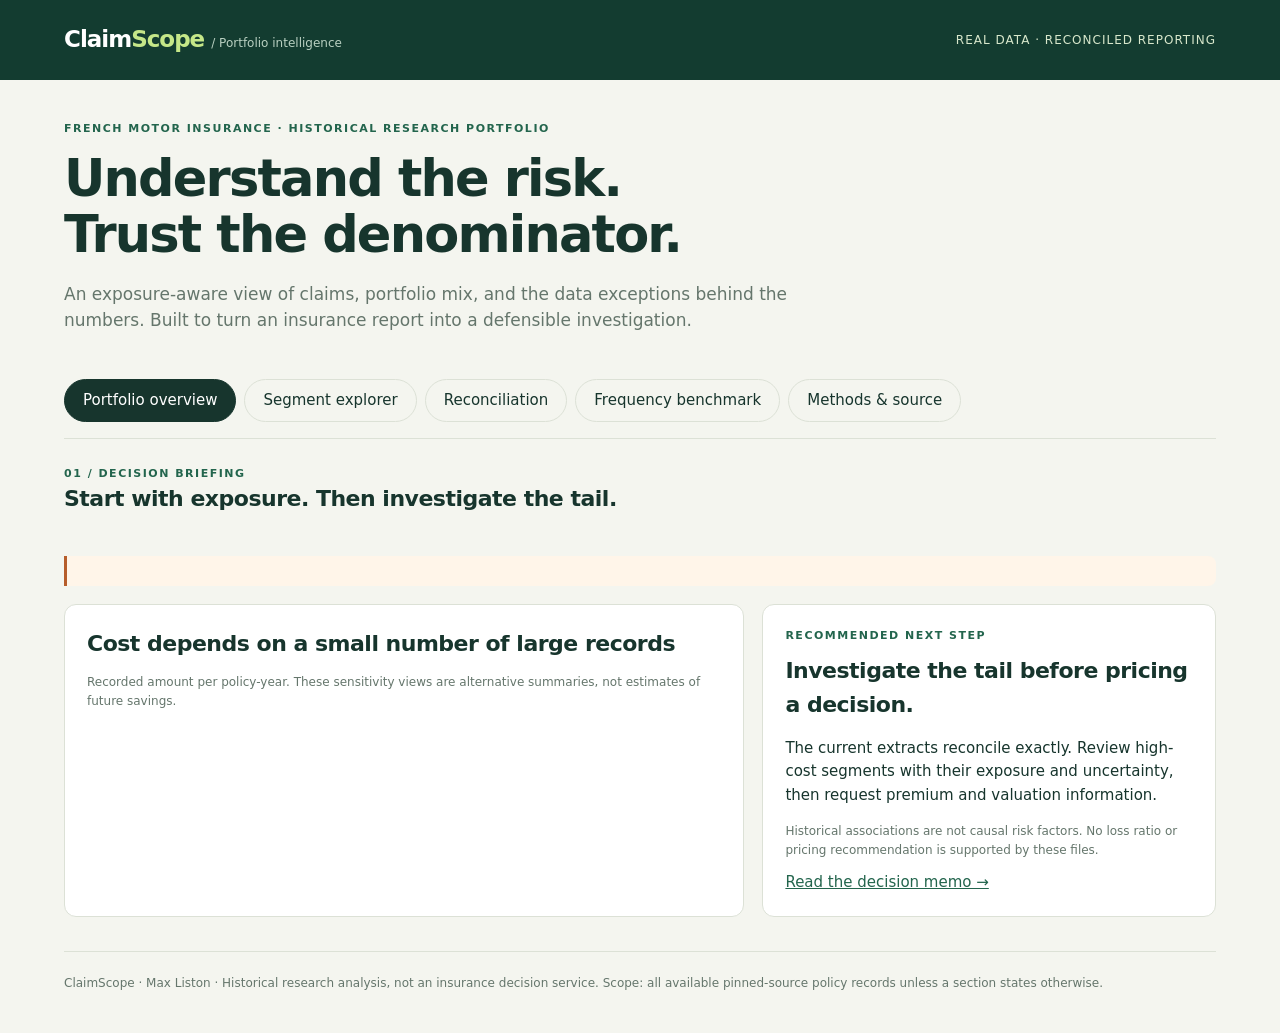
==== src/claimscope/dashboard.html @ 3ac3cd5b "Build ClaimScope insurance reporting and validation system" ====
<!doctype html>
<html lang="en"><head><meta charset="utf-8"><meta name="viewport" content="width=device-width,initial-scale=1"><title>ClaimScope · Insurance portfolio intelligence</title>
<style>
:root{--ink:#17352d;--muted:#65766c;--paper:#f4f5ef;--line:#dce1d6;--green:#23654d;--lime:#c5e788;--orange:#b65d2b}*{box-sizing:border-box}body{margin:0;background:var(--paper);color:var(--ink);font:15px/1.55 system-ui,sans-serif}a{color:var(--green)}button,select{font:inherit}header{background:#133c30;color:#fff;padding:22px 5vw;display:flex;align-items:center;justify-content:space-between;gap:20px}.brand{font-size:23px;font-weight:760;letter-spacing:-1px}.brand span{color:var(--lime)}.status{font-size:12px;letter-spacing:1px;color:#d8e7cb}main{max-width:1380px;margin:auto;padding:40px 5vw}h1{font-size:clamp(32px,4vw,51px);line-height:1.1;letter-spacing:-1.8px;margin:14px 0 18px;max-width:850px}h2{font-size:22px;letter-spacing:-.5px;margin:0 0 10px}h3{font-size:16px;margin:0 0 8px}.eyebrow{font-size:11px;letter-spacing:1.5px;font-weight:750;text-transform:uppercase;color:var(--green)}.lede{max-width:780px;color:var(--muted);font-size:17px}.intro{padding-bottom:28px}.tabs{display:flex;gap:8px;flex-wrap:wrap;border-bottom:1px solid var(--line);padding-bottom:16px;margin-bottom:26px}.tabs button{border:1px solid var(--line);border-radius:24px;padding:9px 18px;background:transparent;color:var(--ink);cursor:pointer}.tabs button[aria-selected=true]{background:var(--ink);color:white;border-color:var(--ink)}button:focus-visible,select:focus-visible,a:focus-visible{outline:3px solid var(--orange);outline-offset:3px}.panel[hidden]{display:none}.cards{display:grid;grid-template-columns:repeat(4,1fr);gap:14px;margin:20px 0}.card,.box{border:1px solid var(--line);background:#fff;border-radius:12px;padding:22px}.card label{color:var(--muted);font-size:12px;display:block}.number{font-size:30px;font-weight:680;letter-spacing:-1px;margin:8px 0}.caption{font-size:12px;color:var(--muted)}.grid{display:grid;grid-template-columns:1.5fr 1fr;gap:18px;margin:18px 0}.note{padding:15px 18px;border-left:3px solid var(--orange);background:#fff5e9;border-radius:0 8px 8px 0;margin:18px 0;color:#61462e}.good{background:#eaf3dc;border-color:var(--green);color:var(--ink)}.controls{display:flex;gap:14px;align-items:end;flex-wrap:wrap;margin:20px 0}select{background:white;border:1px solid #b7c4b9;border-radius:6px;padding:9px;max-width:100%}.controls label{font-size:12px;display:grid;gap:5px;color:var(--muted)}.chart{min-height:100px}.barrow{display:grid;grid-template-columns:150px 1fr 90px;gap:12px;align-items:center;margin:12px 0;font-size:12px}.track{height:15px;background:#edf1e8;border-radius:3px;position:relative}.fill{height:100%;background:var(--green);border-radius:3px}.barrow small{color:var(--muted)}.scroll{overflow-x:auto}table{border-collapse:collapse;width:100%;font-size:12px;font-variant-numeric:tabular-nums}th{text-align:left;white-space:nowrap;color:var(--muted);font-weight:600;background:#f7f8f3}td,th{padding:12px 10px;border-bottom:1px solid var(--line)}td.num,th.num{text-align:right}tbody tr:hover{background:#f6f9f0}.pill{display:inline-block;font-size:11px;background:#edf4e2;padding:3px 8px;border-radius:16px}.warn{background:#fff0de;color:#8a4d20}.formula{background:#f4f6ee;padding:14px;border-radius:8px;font-family:ui-monospace,monospace;font-size:13px}.foot{border-top:1px solid var(--line);margin-top:34px;padding-top:22px;font-size:12px;color:var(--muted)}ul{padding-left:20px}li{margin:8px 0}.download{display:inline-block;padding:9px 14px;border-radius:6px;border:1px solid var(--green);color:var(--green);background:white;cursor:pointer;font-size:13px}.bullet{font-size:30px;color:var(--green)}.calbar{display:flex;height:13px;gap:2px;margin:3px 0}.calbar div{background:var(--green)}.calbar.pred div{background:#a7c56d}.legend{display:flex;gap:18px;font-size:12px;color:var(--muted)}.key{display:inline-block;width:10px;height:10px;background:var(--green);margin-right:5px}.key.light{background:#a7c56d}code{overflow-wrap:anywhere} @media(max-width:900px){.cards{grid-template-columns:repeat(2,1fr)}.grid{grid-template-columns:1fr}.barrow{grid-template-columns:115px 1fr 70px}main{padding:28px 5vw}.number{font-size:26px}}@media(max-width:480px){.cards{grid-template-columns:1fr 1fr}.card{padding:14px}.number{font-size:23px}.status{display:none}h1{letter-spacing:-1px}.box{padding:17px}}
</style></head><body>
<header><div class="brand">Claim<span>Scope</span> <span style="font-size:12px;font-weight:400;letter-spacing:0;color:#b9d0c1"> / Portfolio intelligence</span></div><div class="status">REAL DATA · RECONCILED REPORTING</div></header>
<main><div class="intro"><div class="eyebrow">French motor insurance · Historical research portfolio</div><h1>Understand the risk.<br>Trust the denominator.</h1><p class="lede">An exposure-aware view of claims, portfolio mix, and the data exceptions behind the numbers. Built to turn an insurance report into a defensible investigation.</p></div>
<nav class="tabs" aria-label="Report sections" role="tablist"><button role="tab" id="tab-overview" aria-controls="overview" aria-selected="true" data-tab="overview">Portfolio overview</button><button role="tab" id="tab-segments" aria-controls="segments" aria-selected="false" data-tab="segments">Segment explorer</button><button role="tab" id="tab-quality" aria-controls="quality" aria-selected="false" data-tab="quality">Reconciliation</button><button role="tab" id="tab-model" aria-controls="model" aria-selected="false" data-tab="model">Frequency benchmark</button><button role="tab" id="tab-methods" aria-controls="methods" aria-selected="false" data-tab="methods">Methods & source</button></nav>
<section class="panel" id="overview" role="tabpanel" aria-labelledby="tab-overview"><div class="eyebrow">01 / Decision briefing</div><h2>Start with exposure. Then investigate the tail.</h2><div class="cards" id="overview-cards"></div><div class="note" id="overview-note"></div><div class="grid"><div class="box"><h2>Cost depends on a small number of large records</h2><p class="caption">Recorded amount per policy-year. These sensitivity views are alternative summaries, not estimates of future savings.</p><div id="sensitivity" class="chart"></div><p class="caption" id="interval"></p></div><div class="box"><div class="eyebrow">Recommended next step</div><h2 style="margin-top:10px">Investigate the tail before pricing a decision.</h2><p>The current extracts reconcile exactly. Review high-cost segments with their exposure and uncertainty, then request premium and valuation information.</p><p class="caption">Historical associations are not causal risk factors. No loss ratio or pricing recommendation is supported by these files.</p><a href="reports/EXECUTIVE_MEMO.md">Read the decision memo →</a></div></div></section>
<section class="panel" id="segments" role="tabpanel" aria-labelledby="tab-segments" hidden><div class="eyebrow">02 / Portfolio segmentation</div><h2>Compare rates, not just totals</h2><p class="caption">Controls affect this section only. Portfolio, reconciliation, and benchmark figures use the complete relevant population.</p><div class="controls"><label>Group policies by<select aria-label="Group policies by" id="dimension"></select></label><label>Compare metric<select aria-label="Compare metric" id="metric"><option value="frequency">Reported claims / 100 policy-years</option><option value="recorded_cost_per_year">Recorded amount / policy-year</option><option value="mean_recorded_claim">Mean recorded claim amount</option></select></label><label>Minimum policy-years<select aria-label="Minimum policy-years" id="minimum"><option value="0">All segments</option><option value="1000" selected>1,000</option><option value="5000">5,000</option><option value="20000">20,000</option></select></label><button class="download" id="download">Export visible rows (CSV)</button></div><div class="box"><div id="segment-chart"></div><p class="caption">Bars sorted by selected metric. Full table includes 95% Poisson frequency intervals, which assume independent Poisson counts and may understate uncertainty under heterogeneity.</p><div class="scroll"><table id="segment-table"></table></div></div><div class="note">Count frequency uses reported policy counts. Recorded amount metrics use linked amount records. Their definitions differ when extracts disagree. Low-volume segments are flagged; raw comparisons do not adjust for portfolio mix.</div></section>
<section class="panel" id="quality" role="tabpanel" aria-labelledby="tab-quality" hidden><div class="eyebrow">03 / Audit trail</div><h2>Every total has a route back to the source</h2><div class="cards" id="quality-cards"></div><div class="box"><h3>Policy count vs amount-record count</h3><div class="scroll"><table id="reconciliation-table"></table></div><p class="caption">All policy records remain in the denominator, including those without a claim. Orphan amount records are excluded from linked metrics and explicitly reconciled to source totals.</p></div><div class="grid"><div class="box"><h3>Build contracts</h3><div id="checks"></div></div><div class="box"><h3>The join that breaks a report</h3><p>A policy with three amount records appears three times after a direct join. Summing its exposure would count it three times.</p><div class="formula">claims → GROUP BY policy → LEFT JOIN policies</div><p id="join-warning"></p><p class="caption">Duplicate-looking amount records are retained: the source provides no claim ID to establish that identical amounts are duplicate claims.</p></div></div></section>
<section class="panel" id="model" role="tabpanel" aria-labelledby="tab-model" hidden><div class="eyebrow">04 / Held-out diagnostic</div><h2>Does portfolio mix explain frequency differences?</h2><p>Regularized Poisson regression predicts annual claim frequency. Exposure weights make a short policy contribute proportionally less than a full policy-year.</p><div class="cards" id="model-cards"></div><div class="grid"><div class="box"><h3>Calibration across held-out risk deciles</h3><div class="legend"><span><i class="key"></i>Observed</span><span><i class="key light"></i>Predicted</span></div><div id="calibration"></div><p class="caption">Claims per 100 policy-years; deciles use predicted rate. Tied predictions are deterministically ordered by policy ID. The downloadable CSV preserves exposure and counts.</p></div><div class="box"><h3>Evaluation design</h3><div id="model-details"></div><p>Features: driver age band, vehicle age band, bonus/malus band, area, fuel, region, and vehicle power. Identifiers and amount-record outcomes are excluded.</p><p class="caption">Policy ID hashing separates train / validation / test. No dates or customer linkage are available, so this is neither temporal validation nor evidence of generalization to new customers. Bonus/malus availability at underwriting is unverified.</p></div></div><div class="note">Exploratory benchmark only. No premium quoting, underwriting, protected-group fairness conclusion, or production model endpoint. Lower deviance measures average count fit, not profit.</div></section>
<section class="panel" id="methods" role="tabpanel" aria-labelledby="tab-methods" hidden><div class="eyebrow">05 / Reproducibility</div><h2>Definitions that travel with the dashboard</h2><div class="grid"><div class="box"><h3>Metric dictionary</h3><ul><li><b>Policy-years:</b> sum of source exposure, without clipping values above one.</li><li><b>Frequency:</b> reported claim count ÷ policy-years.</li><li><b>Recorded cost / year:</b> linked recorded amounts ÷ policy-years.</li><li><b>Mean recorded claim:</b> linked recorded amounts ÷ linked amount-record count.</li><li><b>Loss ratio:</b> unavailable, because earned premium is absent.</li></ul><p>Amount units are left as source monetary units; inflation and valuation dates are not available. Some amounts follow French IRSA-IDA settlement conventions.</p></div><div class="box"><h3>Real source, pinned version</h3><p>CASdatasets · freMTPL2freq and freMTPL2sev. Anonymized French motor third-party liability records from a private insurer.</p><p><a href="https://github.com/dutangc/CASdatasets" target="_blank" rel="noopener">Original dataset repository ↗</a></p><p class="caption" id="source-version"></p><p>Policy bootstrap: 400 resamples, seed 20261110. All claims belonging to a policy remain together. This measures sample variability, not reserve uncertainty, inflation, or future portfolio drift.</p><p><a href="reports/analysis.json">Download analysis JSON</a> · <a href="reports/segments.csv">Segment CSV</a> · <a href="reports/calibration.csv">Calibration CSV</a></p></div></div><div class="note good">Rebuild with the Python pipeline to verify source fingerprints, rerun SQL reconciliation, refit the benchmark, and regenerate every figure. This page works offline and includes aggregate results only.</div></section>
<div class="foot">ClaimScope · Max Liston · Historical research analysis, not an insurance decision service. Scope: all available pinned-source policy records unless a section states otherwise.</div></main>
<script id="dataset" type="application/json">__DATA__</script><script>
'use strict';const D=JSON.parse(document.getElementById('dataset').textContent),T=D.totals,M=D.model;
const $=s=>document.querySelector(s),N=(x,d=0)=>Number(x).toLocaleString('en-US',{maximumFractionDigits:d,minimumFractionDigits:d}),esc=s=>String(s).replace(/[&<>"']/g,c=>({'&':'&amp;','<':'&lt;','>':'&gt;','"':'&quot;',"'":'&#39;'}[c]));
function cards(id,rows){$(id).innerHTML=rows.map(([l,n,c])=>`<div class="card"><label>${l}</label><div class="number">${n}</div><div class="caption">${c}</div></div>`).join('')}
function bars(id,rows){const max=Math.max(...rows.map(r=>r.value),1);$(id).innerHTML=rows.map(r=>`<div class="barrow"><span>${esc(r.label)}</span><div class="track"><div class="fill" style="width:${100*r.value/max}%"></div></div><b>${N(r.value,r.digits??1)}</b></div>`).join('')}
function table(id,headers,rows){$(id).innerHTML='<thead><tr>'+headers.map(h=>`<th>${esc(h)}</th>`).join('')+'</tr></thead><tbody>'+rows.map(row=>'<tr>'+row.map((c,i)=>`<td class="${i?'num':''}">${esc(c)}</td>`).join('')+'</tr>').join('')+'</tbody>'}
document.querySelectorAll('[data-tab]').forEach(b=>b.addEventListener('click',()=>{document.querySelectorAll('[data-tab]').forEach(x=>x.setAttribute('aria-selected',String(x===b)));document.querySelectorAll('.panel').forEach(p=>p.hidden=p.id!==b.dataset.tab)}));
cards('#overview-cards',[['Policies',N(T.policies),'Real anonymized source records'],['Policy-years',N(T.exposure),'Earned exposure, not policy count'],['Claims / 100 years',N(T.frequency*100,2),'Reported count basis'],['Recorded cost / year',N(T.cost_per_year,2),'Linked source monetary units']]);
$('#overview-note').textContent=`${N(T.mismatch_policies)} policies have different reported counts and linked amount-record counts. ${N(T.orphan_records)} amount records lack a policy match. These checks remain visible throughout the report.`;
bars('#sensitivity',D.sensitivity.map(r=>({label:r.basis,value:r.cost_per_year})));
$('#interval').textContent=`Policy bootstrap interval for the full linked cost rate: ${N(T.cost_bootstrap_interval[0],2)}–${N(T.cost_bootstrap_interval[1],2)}. The top 1% tail contributes ${N(100*T.top_one_pct_amount_share,1)}% of source recorded amount (strictly above the 99th percentile).`;
const dims=[...new Set(D.segments.map(r=>r.dimension))];$('#dimension').innerHTML=dims.map(s=>`<option>${esc(s)}</option>`).join('');$('#dimension').value='Driver age';let visible=[];
function update(){const metric=$('#metric').value;visible=D.segments.filter(r=>r.dimension===$('#dimension').value&&r.exposure>=Number($('#minimum').value)).sort((a,b)=>(b[metric]??-1)-(a[metric]??-1));bars('#segment-chart',visible.map(r=>({label:r.segment,value:(r[metric]??0)*(metric==='frequency'?100:1),digits:2})));table('#segment-table',['Segment','Policies','Policy-years','Reported claims','Claims / 100 years','95% interval / 100','Recorded cost / year','Mean record','Volume'],visible.map(r=>[r.segment,N(r.policies),N(r.exposure,1),N(r.reported_claims),N(r.frequency*100,2),`${N(r.frequency_lower*100,2)}–${N(r.frequency_upper*100,2)}`,N(r.recorded_cost_per_year,2),r.mean_recorded_claim===null?'—':N(r.mean_recorded_claim,2),r.small_segment?'Small sample':'Standard']));if(!visible.length)$('#segment-chart').textContent='No segments meet this exposure threshold.'}
['dimension','metric','minimum'].forEach(id=>$('#'+id).addEventListener('change',update));update();
$('#download').addEventListener('click',()=>{const keys=['dimension','segment','policies','exposure','reported_claims','recorded_claims','recorded_amount','frequency','frequency_lower','frequency_upper','recorded_cost_per_year','mean_recorded_claim'];const quote=v=>'"'+String(v??'').replace(/"/g,'""')+'"';const csv=[keys,...visible.map(r=>keys.map(k=>r[k]))].map(row=>row.map(quote).join(',')).join('\r\n');const url=URL.createObjectURL(new Blob([csv],{type:'text/csv;charset=utf-8'}));const a=document.createElement('a');a.href=url;a.download='claimscope-segments.csv';a.click();setTimeout(()=>URL.revokeObjectURL(url),1000)});
cards('#quality-cards',[['Contracts passed',N(D.quality.length),'Blocking data and SQL checks'],['Count exceptions',N(T.mismatch_policies),'Policies retained and disclosed'],['Orphan records',N(T.orphan_records),N(T.orphan_amount,2)+' unlinked amount'],['Exposure > 1 year',N(T.exposure_over_one),'Source values retained']]);
table('#reconciliation-table',['Policy reconciliation','Policies','Policy-years','Reported claims','Amount records','Recorded amount'],D.reconciliation.map(r=>[r.reconciliation_status,N(r.policies),N(r.exposure,2),N(r.reported_claims),N(r.recorded_claims),N(r.recorded_amount,2)]));$('#checks').innerHTML=D.quality.map(r=>`<p><span class="pill">${esc(r.status)}</span> ${esc(r.check)}</p>`).join('');$('#join-warning').textContent=`A direct raw join inflates exposure by ${N(T.naive_join_exposure_inflation_pct,3)}% in this source. The build checks exposure, counts, and amounts independently.`;
cards('#model-cards',[['Holdout policies',N(M.split_counts.test),'20% deterministic policy partition'],['Model deviance',N(M.test_deviance,4),'Exposure-weighted; lower is better'],['Baseline deviance',N(M.baseline_test_deviance,4),'Constant training frequency'],['Deviance improvement',N(M.deviance_improvement_pct,2)+'%','Relative to constant baseline']]);
const maxcal=Math.max(...D.calibration.flatMap(r=>[r.observed_rate,r.predicted_rate]));$('#calibration').innerHTML=D.calibration.map(r=>`<div class="barrow"><span>Decile ${r.risk_decile}<br><small>${N(r.exposure)} years</small></span><div><div class="calbar"><div style="width:${100*r.observed_rate/maxcal}%"></div></div><div class="calbar pred"><div style="width:${100*r.predicted_rate/maxcal}%"></div></div></div><span>${N(r.observed_rate*100,1)} / ${N(r.predicted_rate*100,1)}</span></div>`).join('');$('#model-details').innerHTML=`<p>Train: ${N(M.split_counts.train)} policies · Validation: ${N(M.split_counts.validation)} · Test: ${N(M.split_counts.test)}.</p><p>Three regularization strengths compared on validation deviance. Selected α = ${M.selected_alpha}; the model is not refit before final evaluation.</p><p>Holdout observed claims: ${N(M.test_observed_claims)}. Expected claims: ${N(M.test_expected_claims,1)}.</p>`;$('#source-version').textContent='Pinned upstream commit: '+D.source.commit+'. SHA-256 checksums are recorded in data/sources.json.';
</script></body></html>
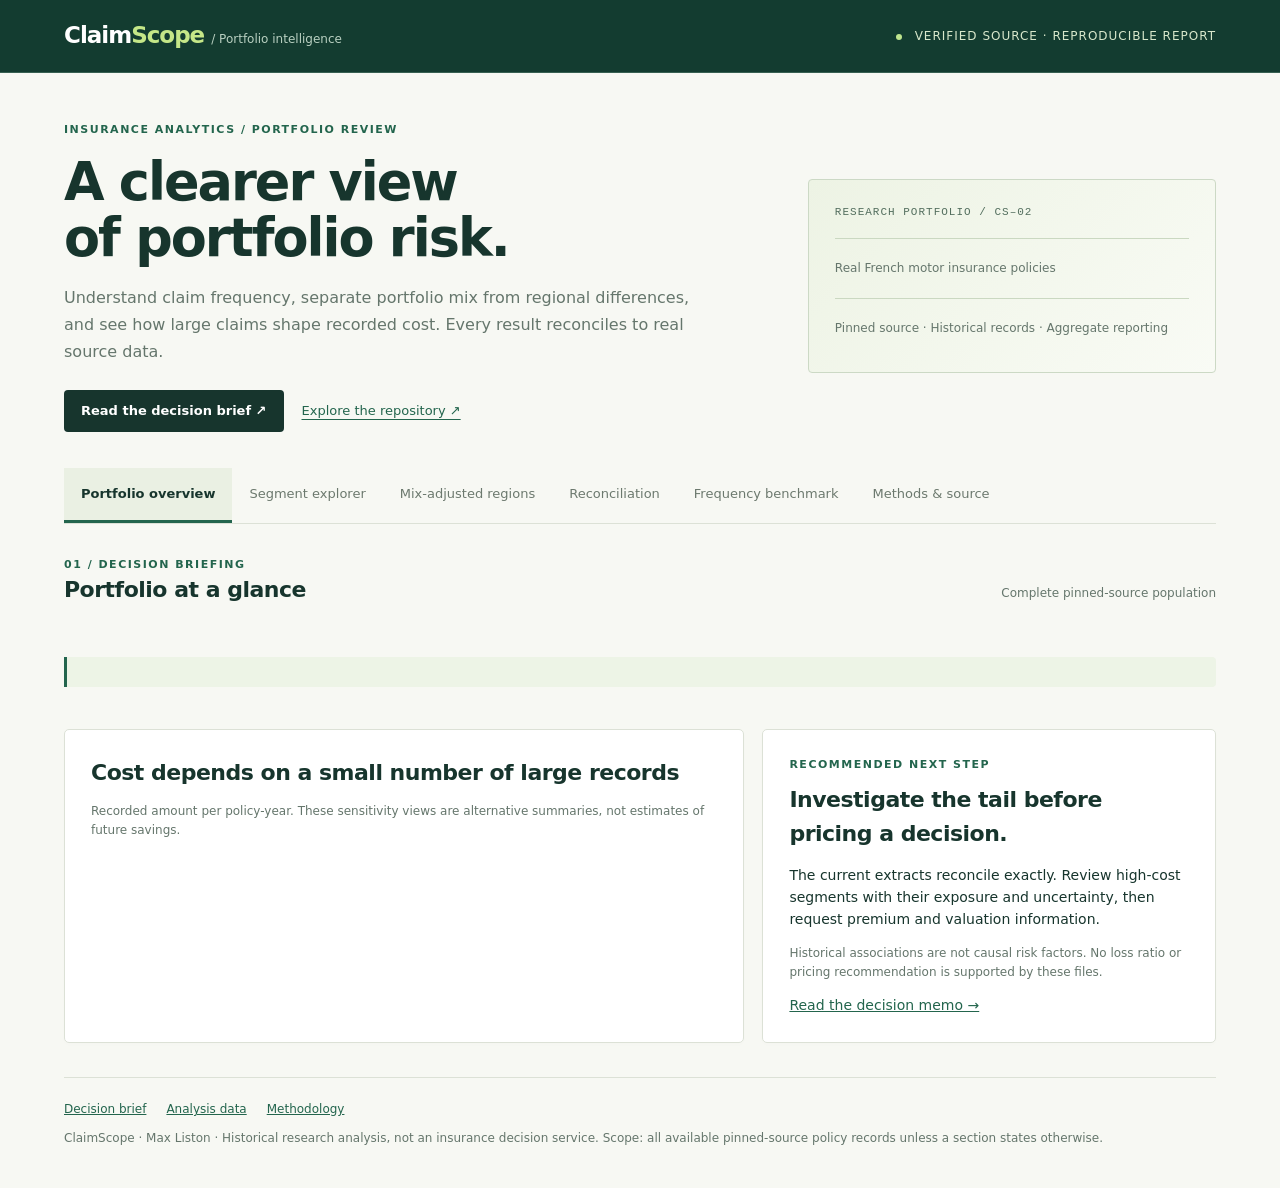
==== commit adc6bdff: "Upgrade portfolio comparisons, model diagnostics, and executive dashboard" ====
--- a/src/claimscope/dashboard.html
+++ b/src/claimscope/dashboard.html
@@ -1,26 +1,38 @@
 <!doctype html>
 <html lang="en"><head><meta charset="utf-8"><meta name="viewport" content="width=device-width,initial-scale=1"><title>ClaimScope · Insurance portfolio intelligence</title>
-<style>
+<meta name="description" content="Auditable motor insurance portfolio reporting with real policy data, age-standardized regional comparisons, uncertainty estimates, and reproducible SQL."><style>
 :root{--ink:#17352d;--muted:#65766c;--paper:#f4f5ef;--line:#dce1d6;--green:#23654d;--lime:#c5e788;--orange:#b65d2b}*{box-sizing:border-box}body{margin:0;background:var(--paper);color:var(--ink);font:15px/1.55 system-ui,sans-serif}a{color:var(--green)}button,select{font:inherit}header{background:#133c30;color:#fff;padding:22px 5vw;display:flex;align-items:center;justify-content:space-between;gap:20px}.brand{font-size:23px;font-weight:760;letter-spacing:-1px}.brand span{color:var(--lime)}.status{font-size:12px;letter-spacing:1px;color:#d8e7cb}main{max-width:1380px;margin:auto;padding:40px 5vw}h1{font-size:clamp(32px,4vw,51px);line-height:1.1;letter-spacing:-1.8px;margin:14px 0 18px;max-width:850px}h2{font-size:22px;letter-spacing:-.5px;margin:0 0 10px}h3{font-size:16px;margin:0 0 8px}.eyebrow{font-size:11px;letter-spacing:1.5px;font-weight:750;text-transform:uppercase;color:var(--green)}.lede{max-width:780px;color:var(--muted);font-size:17px}.intro{padding-bottom:28px}.tabs{display:flex;gap:8px;flex-wrap:wrap;border-bottom:1px solid var(--line);padding-bottom:16px;margin-bottom:26px}.tabs button{border:1px solid var(--line);border-radius:24px;padding:9px 18px;background:transparent;color:var(--ink);cursor:pointer}.tabs button[aria-selected=true]{background:var(--ink);color:white;border-color:var(--ink)}button:focus-visible,select:focus-visible,a:focus-visible{outline:3px solid var(--orange);outline-offset:3px}.panel[hidden]{display:none}.cards{display:grid;grid-template-columns:repeat(4,1fr);gap:14px;margin:20px 0}.card,.box{border:1px solid var(--line);background:#fff;border-radius:12px;padding:22px}.card label{color:var(--muted);font-size:12px;display:block}.number{font-size:30px;font-weight:680;letter-spacing:-1px;margin:8px 0}.caption{font-size:12px;color:var(--muted)}.grid{display:grid;grid-template-columns:1.5fr 1fr;gap:18px;margin:18px 0}.note{padding:15px 18px;border-left:3px solid var(--orange);background:#fff5e9;border-radius:0 8px 8px 0;margin:18px 0;color:#61462e}.good{background:#eaf3dc;border-color:var(--green);color:var(--ink)}.controls{display:flex;gap:14px;align-items:end;flex-wrap:wrap;margin:20px 0}select{background:white;border:1px solid #b7c4b9;border-radius:6px;padding:9px;max-width:100%}.controls label{font-size:12px;display:grid;gap:5px;color:var(--muted)}.chart{min-height:100px}.barrow{display:grid;grid-template-columns:150px 1fr 90px;gap:12px;align-items:center;margin:12px 0;font-size:12px}.track{height:15px;background:#edf1e8;border-radius:3px;position:relative}.fill{height:100%;background:var(--green);border-radius:3px}.barrow small{color:var(--muted)}.scroll{overflow-x:auto}table{border-collapse:collapse;width:100%;font-size:12px;font-variant-numeric:tabular-nums}th{text-align:left;white-space:nowrap;color:var(--muted);font-weight:600;background:#f7f8f3}td,th{padding:12px 10px;border-bottom:1px solid var(--line)}td.num,th.num{text-align:right}tbody tr:hover{background:#f6f9f0}.pill{display:inline-block;font-size:11px;background:#edf4e2;padding:3px 8px;border-radius:16px}.warn{background:#fff0de;color:#8a4d20}.formula{background:#f4f6ee;padding:14px;border-radius:8px;font-family:ui-monospace,monospace;font-size:13px}.foot{border-top:1px solid var(--line);margin-top:34px;padding-top:22px;font-size:12px;color:var(--muted)}ul{padding-left:20px}li{margin:8px 0}.download{display:inline-block;padding:9px 14px;border-radius:6px;border:1px solid var(--green);color:var(--green);background:white;cursor:pointer;font-size:13px}.bullet{font-size:30px;color:var(--green)}.calbar{display:flex;height:13px;gap:2px;margin:3px 0}.calbar div{background:var(--green)}.calbar.pred div{background:#a7c56d}.legend{display:flex;gap:18px;font-size:12px;color:var(--muted)}.key{display:inline-block;width:10px;height:10px;background:var(--green);margin-right:5px}.key.light{background:#a7c56d}code{overflow-wrap:anywhere} @media(max-width:900px){.cards{grid-template-columns:repeat(2,1fr)}.grid{grid-template-columns:1fr}.barrow{grid-template-columns:115px 1fr 70px}main{padding:28px 5vw}.number{font-size:26px}}@media(max-width:480px){.cards{grid-template-columns:1fr 1fr}.card{padding:14px}.number{font-size:23px}.status{display:none}h1{letter-spacing:-1px}.box{padding:17px}}
+
+/* Portfolio review edition: typography, hierarchy, and compact analytical views. */
+body{background:#f7f8f3;font-size:14px;-webkit-font-smoothing:antialiased}
+header{padding:18px 5vw;border-bottom:1px solid #386052}
+main{max-width:1440px;padding-top:48px}.intro{display:grid;grid-template-columns:1.7fr 1fr;gap:50px;align-items:center;padding-bottom:36px}
+h1{font-size:clamp(36px,4.1vw,57px);font-weight:650;letter-spacing:-2px;line-height:1.07;margin-top:16px}.lede{font-size:16px;line-height:1.7;max-width:640px}
+.hero-aside{border:1px solid #ccd9c5;background:linear-gradient(135deg,#edf3e4,#f9fbf5);border-radius:4px;padding:26px;position:relative}.hero-aside .rule{height:1px;background:#cad8c1;margin:20px 0}.hero-aside .big{font-size:30px;font-weight:650;letter-spacing:-1px}.hero-aside p{margin:8px 0}.report-code{font:11px ui-monospace,monospace;letter-spacing:1px;color:#536e5e}
+.hero-actions{display:flex;gap:18px;align-items:center;margin-top:24px}.primary-link{background:var(--ink);color:white;text-decoration:none;padding:11px 17px;border-radius:4px;font-weight:600;font-size:13px}.secondary-link{font-size:13px;text-underline-offset:4px}.tabs{gap:0;padding:0;margin-bottom:32px}.tabs button{border:0;border-radius:0;border-bottom:3px solid transparent;padding:16px 17px;color:#6c796e;font-size:13px}.tabs button[aria-selected=true]{border-color:var(--green);background:#eaf0e3;color:var(--ink);font-weight:700}.card,.box{border-radius:5px;box-shadow:0 2px 5px #233b2403}.card{padding:23px}.number{font-size:34px;font-weight:650;font-variant-numeric:tabular-nums}.box{padding:26px}.cards{gap:16px}.note{font-size:13px;border-radius:0 4px 4px 0}.note.good{background:#edf4e6}.findings{display:grid;grid-template-columns:repeat(3,1fr);gap:18px;margin-top:24px}.finding{border-top:2px solid #b7c9a8;padding:18px 2px}.finding .index{font:11px ui-monospace,monospace;color:#6c8267;display:block;margin-bottom:10px}.finding h3{font-size:16px;line-height:1.4}.finding p{font-size:13px;color:var(--muted)}.caption{line-height:1.6}.barrow{grid-template-columns:180px 1fr 82px}.barrow b{font-variant-numeric:tabular-nums;text-align:right}.track{background:#f0f3e9}.fill{background:#376e56}.metric-head{display:flex;justify-content:space-between;gap:16px;align-items:baseline}.status-dot{display:inline-block;width:6px;height:6px;border-radius:50%;background:#bfe58e;margin-right:8px}.skip{position:absolute;top:-50px;left:20px;padding:8px;background:white;z-index:10}.skip:focus{top:8px}.sr-only{position:absolute;width:1px;height:1px;padding:0;margin:-1px;overflow:hidden;clip:rect(0,0,0,0);white-space:nowrap;border:0}.delta{font-variant-numeric:tabular-nums}.region-row{display:grid;grid-template-columns:180px 1fr 100px;align-items:center;gap:15px;margin:14px 0;font-size:12px}.dual-track{height:18px;position:relative;background:#f5f7ef}.dual-track i{display:block;height:7px;position:absolute;left:0;background:#b4c88b;top:1px}.dual-track i.adjusted{top:10px;background:#376e56}.support-badge{font-size:11px;padding:3px 6px;background:#edf4e2;color:#315c37;white-space:nowrap}.model-comparison{margin-top:24px}.footer-links{display:flex;gap:20px;flex-wrap:wrap;margin-bottom:10px}
+@media(max-width:1000px){.intro{grid-template-columns:1.4fr 1fr;gap:25px}.tabs button{padding:13px 10px;font-size:12px}.barrow{grid-template-columns:140px 1fr 70px}}
+@media(max-width:700px){main{padding-top:28px}.intro{grid-template-columns:1fr;gap:20px}.hero-aside{padding:20px}.hero-aside .rule{margin:12px 0}.hero-aside .big{font-size:25px}.findings{grid-template-columns:1fr;gap:0}.tabs{display:grid;grid-template-columns:repeat(3,1fr)}.tabs button{font-size:12px;padding:12px 7px}.box{padding:18px}.barrow{grid-template-columns:120px 1fr 65px}.region-row{grid-template-columns:110px 1fr 75px}.number{font-size:27px}.hero-actions{gap:12px;flex-wrap:wrap}}
+@media print{header,.tabs,.controls,.hero-actions{display:none}main{padding:0}.intro{display:block}.hero-aside{display:none}body{background:white}.panel[hidden]{display:none}.card,.box{break-inside:avoid;box-shadow:none}.findings{display:block}h1{font-size:32px}.foot{font-size:10px}}
 </style></head><body>
-<header><div class="brand">Claim<span>Scope</span> <span style="font-size:12px;font-weight:400;letter-spacing:0;color:#b9d0c1"> / Portfolio intelligence</span></div><div class="status">REAL DATA · RECONCILED REPORTING</div></header>
-<main><div class="intro"><div class="eyebrow">French motor insurance · Historical research portfolio</div><h1>Understand the risk.<br>Trust the denominator.</h1><p class="lede">An exposure-aware view of claims, portfolio mix, and the data exceptions behind the numbers. Built to turn an insurance report into a defensible investigation.</p></div>
-<nav class="tabs" aria-label="Report sections" role="tablist"><button role="tab" id="tab-overview" aria-controls="overview" aria-selected="true" data-tab="overview">Portfolio overview</button><button role="tab" id="tab-segments" aria-controls="segments" aria-selected="false" data-tab="segments">Segment explorer</button><button role="tab" id="tab-quality" aria-controls="quality" aria-selected="false" data-tab="quality">Reconciliation</button><button role="tab" id="tab-model" aria-controls="model" aria-selected="false" data-tab="model">Frequency benchmark</button><button role="tab" id="tab-methods" aria-controls="methods" aria-selected="false" data-tab="methods">Methods & source</button></nav>
-<section class="panel" id="overview" role="tabpanel" aria-labelledby="tab-overview"><div class="eyebrow">01 / Decision briefing</div><h2>Start with exposure. Then investigate the tail.</h2><div class="cards" id="overview-cards"></div><div class="note" id="overview-note"></div><div class="grid"><div class="box"><h2>Cost depends on a small number of large records</h2><p class="caption">Recorded amount per policy-year. These sensitivity views are alternative summaries, not estimates of future savings.</p><div id="sensitivity" class="chart"></div><p class="caption" id="interval"></p></div><div class="box"><div class="eyebrow">Recommended next step</div><h2 style="margin-top:10px">Investigate the tail before pricing a decision.</h2><p>The current extracts reconcile exactly. Review high-cost segments with their exposure and uncertainty, then request premium and valuation information.</p><p class="caption">Historical associations are not causal risk factors. No loss ratio or pricing recommendation is supported by these files.</p><a href="reports/EXECUTIVE_MEMO.md">Read the decision memo →</a></div></div></section>
+<a class="skip" href="#report">Skip to report</a><header><div class="brand">Claim<span>Scope</span> <span style="font-size:12px;font-weight:400;letter-spacing:0;color:#b9d0c1"> / Portfolio intelligence</span></div><div class="status"><span class="status-dot"></span> VERIFIED SOURCE · REPRODUCIBLE REPORT</div></header>
+<main id="report"><div class="intro"><div><div class="eyebrow">Insurance analytics / Portfolio review</div><h1>A clearer view<br>of portfolio risk.</h1><p class="lede">Understand claim frequency, separate portfolio mix from regional differences, and see how large claims shape recorded cost. Every result reconciles to real source data.</p><div class="hero-actions"><a class="primary-link" href="reports/EXECUTIVE_MEMO.md">Read the decision brief ↗</a><a class="secondary-link" href="https://github.com/MaxListon/claimscope-insurance-analytics">Explore the repository ↗</a></div></div><aside class="hero-aside" aria-label="Report coverage"><div class="report-code">RESEARCH PORTFOLIO / CS–02</div><div class="rule"></div><div class="big" id="hero-policies"></div><p class="caption">Real French motor insurance policies</p><div class="rule"></div><p id="hero-coverage"></p><p class="caption">Pinned source · Historical records · Aggregate reporting</p></aside></div>
+<nav class="tabs" aria-label="Report sections" role="tablist"><button role="tab" id="tab-overview" aria-controls="overview" aria-selected="true" data-tab="overview">Portfolio overview</button><button role="tab" id="tab-segments" aria-controls="segments" aria-selected="false" data-tab="segments">Segment explorer</button><button role="tab" id="tab-regions" aria-controls="regions" aria-selected="false" data-tab="regions">Mix-adjusted regions</button><button role="tab" id="tab-quality" aria-controls="quality" aria-selected="false" data-tab="quality">Reconciliation</button><button role="tab" id="tab-model" aria-controls="model" aria-selected="false" data-tab="model">Frequency benchmark</button><button role="tab" id="tab-methods" aria-controls="methods" aria-selected="false" data-tab="methods">Methods & source</button></nav>
+<section class="panel" id="overview" role="tabpanel" aria-labelledby="tab-overview"><div class="eyebrow">01 / Decision briefing</div><div class="metric-head"><h2>Portfolio at a glance</h2><span class="caption">Complete pinned-source population</span></div><div class="cards" id="overview-cards"></div><div class="note good" id="overview-note"></div><div class="findings" id="decision-findings"></div><div class="grid"><div class="box"><h2>Cost depends on a small number of large records</h2><p class="caption">Recorded amount per policy-year. These sensitivity views are alternative summaries, not estimates of future savings.</p><div id="sensitivity" class="chart"></div><p class="caption" id="interval"></p></div><div class="box"><div class="eyebrow">Recommended next step</div><h2 style="margin-top:10px">Investigate the tail before pricing a decision.</h2><p>The current extracts reconcile exactly. Review high-cost segments with their exposure and uncertainty, then request premium and valuation information.</p><p class="caption">Historical associations are not causal risk factors. No loss ratio or pricing recommendation is supported by these files.</p><a href="reports/EXECUTIVE_MEMO.md">Read the decision memo →</a></div></div></section>
 <section class="panel" id="segments" role="tabpanel" aria-labelledby="tab-segments" hidden><div class="eyebrow">02 / Portfolio segmentation</div><h2>Compare rates, not just totals</h2><p class="caption">Controls affect this section only. Portfolio, reconciliation, and benchmark figures use the complete relevant population.</p><div class="controls"><label>Group policies by<select aria-label="Group policies by" id="dimension"></select></label><label>Compare metric<select aria-label="Compare metric" id="metric"><option value="frequency">Reported claims / 100 policy-years</option><option value="recorded_cost_per_year">Recorded amount / policy-year</option><option value="mean_recorded_claim">Mean recorded claim amount</option></select></label><label>Minimum policy-years<select aria-label="Minimum policy-years" id="minimum"><option value="0">All segments</option><option value="1000" selected>1,000</option><option value="5000">5,000</option><option value="20000">20,000</option></select></label><button class="download" id="download">Export visible rows (CSV)</button></div><div class="box"><div id="segment-chart"></div><p class="caption">Bars sorted by selected metric. Full table includes 95% Poisson frequency intervals, which assume independent Poisson counts and may understate uncertainty under heterogeneity.</p><div class="scroll"><table id="segment-table"></table></div></div><div class="note">Count frequency uses reported policy counts. Recorded amount metrics use linked amount records. Their definitions differ when extracts disagree. Low-volume segments are flagged; raw comparisons do not adjust for portfolio mix.</div></section>
+<section class="panel" id="regions" role="tabpanel" aria-labelledby="tab-regions" hidden><div class="eyebrow">Portfolio mix / Direct standardization</div><h2>How much does the age mix change the comparison?</h2><p class="lede">Apply the same portfolio-wide driver-age distribution to every supported region. Compare crude frequency with an age-standardized rate before interpreting a regional ranking.</p><div class="cards" id="region-cards"></div><div class="box"><div class="controls"><label>Rank regions by<select id="region-sort" aria-label="Rank regions by"><option value="standardized_rate">Age-standardized frequency</option><option value="crude_rate">Crude frequency</option></select></label><label>Minimum exposure in every age band<select id="region-support" aria-label="Minimum exposure in every age band"><option value="50">50 policy-years</option><option value="100" selected>100 policy-years</option><option value="250">250 policy-years</option></select></label></div><div class="legend"><span><i class="key light"></i>Crude</span><span><i class="key"></i>Age-standardized</span></div><div id="region-chart" aria-live="polite"></div><p class="caption">Claims per 100 policy-years. A common age distribution removes measured age composition only. Region differences can still reflect other products, drivers, vehicles, or selection.</p><div class="scroll"><table id="region-table"></table></div><p class="caption">95% standardized intervals use independent Poisson cell counts and a normal approximation. Regions failing any age-band exposure requirement remain visible as unsupported; their rates are not imputed.</p></div><div class="note">A standardized rate is a descriptive comparison, not a causal regional effect or an underwriting recommendation. Rankings are exploratory and do not adjust for multiple comparisons.</div><p class="caption"><a href="reports/regions.csv">Download the primary standardization report (100 policy-years per age band)</a></p></section>
 <section class="panel" id="quality" role="tabpanel" aria-labelledby="tab-quality" hidden><div class="eyebrow">03 / Audit trail</div><h2>Every total has a route back to the source</h2><div class="cards" id="quality-cards"></div><div class="box"><h3>Policy count vs amount-record count</h3><div class="scroll"><table id="reconciliation-table"></table></div><p class="caption">All policy records remain in the denominator, including those without a claim. Orphan amount records are excluded from linked metrics and explicitly reconciled to source totals.</p></div><div class="grid"><div class="box"><h3>Build contracts</h3><div id="checks"></div></div><div class="box"><h3>The join that breaks a report</h3><p>A policy with three amount records appears three times after a direct join. Summing its exposure would count it three times.</p><div class="formula">claims → GROUP BY policy → LEFT JOIN policies</div><p id="join-warning"></p><p class="caption">Duplicate-looking amount records are retained: the source provides no claim ID to establish that identical amounts are duplicate claims.</p></div></div></section>
-<section class="panel" id="model" role="tabpanel" aria-labelledby="tab-model" hidden><div class="eyebrow">04 / Held-out diagnostic</div><h2>Does portfolio mix explain frequency differences?</h2><p>Regularized Poisson regression predicts annual claim frequency. Exposure weights make a short policy contribute proportionally less than a full policy-year.</p><div class="cards" id="model-cards"></div><div class="grid"><div class="box"><h3>Calibration across held-out risk deciles</h3><div class="legend"><span><i class="key"></i>Observed</span><span><i class="key light"></i>Predicted</span></div><div id="calibration"></div><p class="caption">Claims per 100 policy-years; deciles use predicted rate. Tied predictions are deterministically ordered by policy ID. The downloadable CSV preserves exposure and counts.</p></div><div class="box"><h3>Evaluation design</h3><div id="model-details"></div><p>Features: driver age band, vehicle age band, bonus/malus band, area, fuel, region, and vehicle power. Identifiers and amount-record outcomes are excluded.</p><p class="caption">Policy ID hashing separates train / validation / test. No dates or customer linkage are available, so this is neither temporal validation nor evidence of generalization to new customers. Bonus/malus availability at underwriting is unverified.</p></div></div><div class="note">Exploratory benchmark only. No premium quoting, underwriting, protected-group fairness conclusion, or production model endpoint. Lower deviance measures average count fit, not profit.</div></section>
+<section class="panel" id="model" role="tabpanel" aria-labelledby="tab-model" hidden><div class="eyebrow">04 / Held-out diagnostic</div><h2>Measure model performance—and its dependencies</h2><p>Regularized Poisson regression predicts annual claim frequency. Exposure weights make a short policy contribute proportionally less than a full policy-year.</p><div class="cards" id="model-cards"></div><div class="grid"><div class="box"><h3>Calibration across held-out risk deciles</h3><div class="legend"><span><i class="key"></i>Observed</span><span><i class="key light"></i>Predicted</span></div><div id="calibration"></div><p class="caption">Claims per 100 policy-years; deciles use predicted rate. Tied predictions are deterministically ordered by policy ID. The downloadable CSV preserves exposure and counts.</p></div><div class="box"><h3>Evaluation design</h3><div id="model-details"></div><p>Features: driver age band, vehicle age band, bonus/malus band, area, fuel, region, and vehicle power. Identifiers and amount-record outcomes are excluded.</p><p class="caption">Policy ID hashing separates train / validation / test. No dates or customer linkage are available, so this is neither temporal validation nor evidence of generalization to new customers. Bonus/malus availability at underwriting is unverified.</p></div></div><div class="box model-comparison"><h3>Does the result depend on bonus/malus information?</h3><p class="caption">A frozen sensitivity model removes bonus/malus, whose availability at original underwriting is unverified. The original split and selected regularization are unchanged. This extension follows inspection of the original holdout; it is not fresh validation.</p><div class="scroll"><table id="ablation-table"></table></div><p id="model-uncertainty" class="caption"></p></div><div class="note">Exploratory benchmark only. No premium quoting, underwriting, protected-group fairness conclusion, or production model endpoint. Lower deviance measures average count fit, not profit.</div></section>
 <section class="panel" id="methods" role="tabpanel" aria-labelledby="tab-methods" hidden><div class="eyebrow">05 / Reproducibility</div><h2>Definitions that travel with the dashboard</h2><div class="grid"><div class="box"><h3>Metric dictionary</h3><ul><li><b>Policy-years:</b> sum of source exposure, without clipping values above one.</li><li><b>Frequency:</b> reported claim count ÷ policy-years.</li><li><b>Recorded cost / year:</b> linked recorded amounts ÷ policy-years.</li><li><b>Mean recorded claim:</b> linked recorded amounts ÷ linked amount-record count.</li><li><b>Loss ratio:</b> unavailable, because earned premium is absent.</li></ul><p>Amount units are left as source monetary units; inflation and valuation dates are not available. Some amounts follow French IRSA-IDA settlement conventions.</p></div><div class="box"><h3>Real source, pinned version</h3><p>CASdatasets · freMTPL2freq and freMTPL2sev. Anonymized French motor third-party liability records from a private insurer.</p><p><a href="https://github.com/dutangc/CASdatasets" target="_blank" rel="noopener">Original dataset repository ↗</a></p><p class="caption" id="source-version"></p><p>Policy bootstrap: 400 resamples, seed 20261110. All claims belonging to a policy remain together. This measures sample variability, not reserve uncertainty, inflation, or future portfolio drift.</p><p><a href="reports/analysis.json">Download analysis JSON</a> · <a href="reports/segments.csv">Segment CSV</a> · <a href="reports/calibration.csv">Calibration CSV</a></p></div></div><div class="note good">Rebuild with the Python pipeline to verify source fingerprints, rerun SQL reconciliation, refit the benchmark, and regenerate every figure. This page works offline and includes aggregate results only.</div></section>
-<div class="foot">ClaimScope · Max Liston · Historical research analysis, not an insurance decision service. Scope: all available pinned-source policy records unless a section states otherwise.</div></main>
+<div class="foot"><div class="footer-links"><a href="reports/EXECUTIVE_MEMO.md">Decision brief</a><a href="reports/analysis.json">Analysis data</a><a href="https://github.com/MaxListon/claimscope-insurance-analytics/blob/main/docs/METHODOLOGY.md">Methodology</a></div>ClaimScope · Max Liston · Historical research analysis, not an insurance decision service. Scope: all available pinned-source policy records unless a section states otherwise.</div></main>
 <script id="dataset" type="application/json">__DATA__</script><script>
 'use strict';const D=JSON.parse(document.getElementById('dataset').textContent),T=D.totals,M=D.model;
 const $=s=>document.querySelector(s),N=(x,d=0)=>Number(x).toLocaleString('en-US',{maximumFractionDigits:d,minimumFractionDigits:d}),esc=s=>String(s).replace(/[&<>"']/g,c=>({'&':'&amp;','<':'&lt;','>':'&gt;','"':'&quot;',"'":'&#39;'}[c]));
 function cards(id,rows){$(id).innerHTML=rows.map(([l,n,c])=>`<div class="card"><label>${l}</label><div class="number">${n}</div><div class="caption">${c}</div></div>`).join('')}
 function bars(id,rows){const max=Math.max(...rows.map(r=>r.value),1);$(id).innerHTML=rows.map(r=>`<div class="barrow"><span>${esc(r.label)}</span><div class="track"><div class="fill" style="width:${100*r.value/max}%"></div></div><b>${N(r.value,r.digits??1)}</b></div>`).join('')}
 function table(id,headers,rows){$(id).innerHTML='<thead><tr>'+headers.map(h=>`<th>${esc(h)}</th>`).join('')+'</tr></thead><tbody>'+rows.map(row=>'<tr>'+row.map((c,i)=>`<td class="${i?'num':''}">${esc(c)}</td>`).join('')+'</tr>').join('')+'</tbody>'}
-document.querySelectorAll('[data-tab]').forEach(b=>b.addEventListener('click',()=>{document.querySelectorAll('[data-tab]').forEach(x=>x.setAttribute('aria-selected',String(x===b)));document.querySelectorAll('.panel').forEach(p=>p.hidden=p.id!==b.dataset.tab)}));
-cards('#overview-cards',[['Policies',N(T.policies),'Real anonymized source records'],['Policy-years',N(T.exposure),'Earned exposure, not policy count'],['Claims / 100 years',N(T.frequency*100,2),'Reported count basis'],['Recorded cost / year',N(T.cost_per_year,2),'Linked source monetary units']]);
-$('#overview-note').textContent=`${N(T.mismatch_policies)} policies have different reported counts and linked amount-record counts. ${N(T.orphan_records)} amount records lack a policy match. These checks remain visible throughout the report.`;
+const tabs=[...document.querySelectorAll('[data-tab]')];function activate(b){tabs.forEach(x=>{x.setAttribute('aria-selected',String(x===b));x.tabIndex=x===b?0:-1});document.querySelectorAll('.panel').forEach(p=>p.hidden=p.id!==b.dataset.tab)}tabs.forEach((b,i)=>{b.tabIndex=i===0?0:-1;b.addEventListener('click',()=>activate(b));b.addEventListener('keydown',e=>{let j;if(e.key==='ArrowRight')j=(i+1)%tabs.length;else if(e.key==='ArrowLeft')j=(i+tabs.length-1)%tabs.length;else if(e.key==='Home')j=0;else if(e.key==='End')j=tabs.length-1;else return;e.preventDefault();activate(tabs[j]);tabs[j].focus()})});
+cards('#overview-cards',[['Policies',N(T.policies),'Real anonymized source records'],['Policy-years',N(T.exposure),'Earned exposure, not policy count'],['Claims / 100 policy-years',N(T.frequency*100,2),'Reported count basis'],['Recorded cost / year',N(T.cost_per_year,2),'Linked source monetary units']]);
+$('#overview-note').textContent=T.mismatch_policies===0&&T.orphan_records===0?'Source reconciliation passed. Every policy claim count agrees with its linked amount records; no unmatched claim records.':`${N(T.mismatch_policies)} count exceptions and ${N(T.orphan_records)} unmatched records require review.`;
 bars('#sensitivity',D.sensitivity.map(r=>({label:r.basis,value:r.cost_per_year})));
 $('#interval').textContent=`Policy bootstrap interval for the full linked cost rate: ${N(T.cost_bootstrap_interval[0],2)}–${N(T.cost_bootstrap_interval[1],2)}. The top 1% tail contributes ${N(100*T.top_one_pct_amount_share,1)}% of source recorded amount (strictly above the 99th percentile).`;
 const dims=[...new Set(D.segments.map(r=>r.dimension))];$('#dimension').innerHTML=dims.map(s=>`<option>${esc(s)}</option>`).join('');$('#dimension').value='Driver age';let visible=[];
@@ -31,4 +43,13 @@
 table('#reconciliation-table',['Policy reconciliation','Policies','Policy-years','Reported claims','Amount records','Recorded amount'],D.reconciliation.map(r=>[r.reconciliation_status,N(r.policies),N(r.exposure,2),N(r.reported_claims),N(r.recorded_claims),N(r.recorded_amount,2)]));$('#checks').innerHTML=D.quality.map(r=>`<p><span class="pill">${esc(r.status)}</span> ${esc(r.check)}</p>`).join('');$('#join-warning').textContent=`A direct raw join inflates exposure by ${N(T.naive_join_exposure_inflation_pct,3)}% in this source. The build checks exposure, counts, and amounts independently.`;
 cards('#model-cards',[['Holdout policies',N(M.split_counts.test),'20% deterministic policy partition'],['Model deviance',N(M.test_deviance,4),'Exposure-weighted; lower is better'],['Baseline deviance',N(M.baseline_test_deviance,4),'Constant training frequency'],['Deviance improvement',N(M.deviance_improvement_pct,2)+'%','Relative to constant baseline']]);
 const maxcal=Math.max(...D.calibration.flatMap(r=>[r.observed_rate,r.predicted_rate]));$('#calibration').innerHTML=D.calibration.map(r=>`<div class="barrow"><span>Decile ${r.risk_decile}<br><small>${N(r.exposure)} years</small></span><div><div class="calbar"><div style="width:${100*r.observed_rate/maxcal}%"></div></div><div class="calbar pred"><div style="width:${100*r.predicted_rate/maxcal}%"></div></div></div><span>${N(r.observed_rate*100,1)} / ${N(r.predicted_rate*100,1)}</span></div>`).join('');$('#model-details').innerHTML=`<p>Train: ${N(M.split_counts.train)} policies · Validation: ${N(M.split_counts.validation)} · Test: ${N(M.split_counts.test)}.</p><p>Three regularization strengths compared on validation deviance. Selected α = ${M.selected_alpha}; the model is not refit before final evaluation.</p><p>Holdout observed claims: ${N(M.test_observed_claims)}. Expected claims: ${N(M.test_expected_claims,1)}.</p>`;$('#source-version').textContent='Pinned upstream commit: '+D.source.commit+'. SHA-256 checksums are recorded in data/sources.json.';
+
+$('#hero-policies').textContent=N(T.policies);
+$('#hero-coverage').textContent=N(T.source_claim_records)+' claim records · '+N(D.quality.length)+' reporting contracts';
+$('#decision-findings').innerHTML=[['01 / Concentration',N(100*T.top_one_pct_amount_share,1)+'% of recorded cost sits in the top 1% tail.','Review large-claim influence alongside segment averages. Capped-cost scenarios are sensitivity checks, not realized savings.'],['02 / Comparison',D.standardization.supported_regions+' regions support the primary age adjustment.','Compare each region against the same age mix and inspect unsupported populations before ranking.'],['03 / Benchmark',N(M.deviance_improvement_pct,2)+'% lower held-out deviance than baseline.','Check calibration and the no-bonus/malus sensitivity before drawing conclusions about usable predictors.']].map(([i,h,p])=>`<article class="finding"><span class="index">${esc(i)}</span><h3>${esc(h)}</h3><p>${esc(p)}</p></article>`).join('');
+function regions(){const threshold=Number($('#region-support').value),metric=$('#region-sort').value;const rows=D.region_scenarios[String(threshold)];const supported=rows.filter(r=>r.supported).sort((a,b)=>b[metric]-a[metric]);const share=D.support_sensitivity.find(r=>r.minimum_cell_exposure===threshold);cards('#region-cards',[['Supported regions',N(share.supported_regions)+' / '+N(share.total_regions),'Every reference age band meets threshold'],['Exposure covered',N(share.supported_exposure_share*100,1)+'%','Coverage depends on support requirement'],['Reference age bands',N(Object.keys(share.reference_weights).length),'Full portfolio exposure weights'],['Minimum per age band',N(threshold),'Policy-years within each region']]);const max=Math.max(...supported.flatMap(r=>[r.crude_rate,r.standardized_rate]),.01);$('#region-chart').innerHTML=supported.map(r=>`<div class="region-row"><span>${esc(r.region)}</span><div class="dual-track"><i style="width:${100*r.crude_rate/max}%"></i><i class="adjusted" style="width:${100*r.standardized_rate/max}%"></i></div><span>${N(r.crude_rate*100,2)} / ${N(r.standardized_rate*100,2)}</span></div>`).join('')||'<p>No regions meet this support requirement.</p>';const all=[...supported,...rows.filter(r=>!r.supported)];table('#region-table',['Region','Policy-years','Crude / 100','Adjusted / 100','95% adjusted interval','Crude rank','Adjusted rank','Support'],all.map(r=>[r.region,N(r.exposure),N(r.crude_rate*100,2),r.supported?N(r.standardized_rate*100,2):'—',r.supported?N(r.standardized_lower*100,2)+'–'+N(r.standardized_upper*100,2):'—',r.supported?N(r.crude_rank):'—',r.supported?N(r.standardized_rank):'—',r.supported?'Supported':'Insufficient age-band exposure']))}
+['region-sort','region-support'].forEach(id=>$('#'+id).addEventListener('change',regions));regions();
+table('#ablation-table',['Model','Holdout deviance','Improvement vs baseline','Expected claims'],[['Constant training rate',N(M.baseline_test_deviance,4),'—',N(M.train_baseline_rate*M.test_exposure,1)],['Original frequency model',N(M.test_deviance,4),N(M.deviance_improvement_pct,2)+'%',N(M.test_expected_claims,1)],['Without bonus/malus',N(M.no_bonus_test_deviance,4),N(M.no_bonus_improvement_pct,2)+'%',N(M.no_bonus_test_expected_claims,1)]]);
+$('#model-uncertainty').textContent='Original model improvement: 95% paired policy bootstrap interval '+N(M.improvement_interval_pct[0],2)+'%–'+N(M.improvement_interval_pct[1],2)+'% (400 resamples). This conditions on the frozen fitted model; it excludes training and future-population uncertainty.';
+
 </script></body></html>
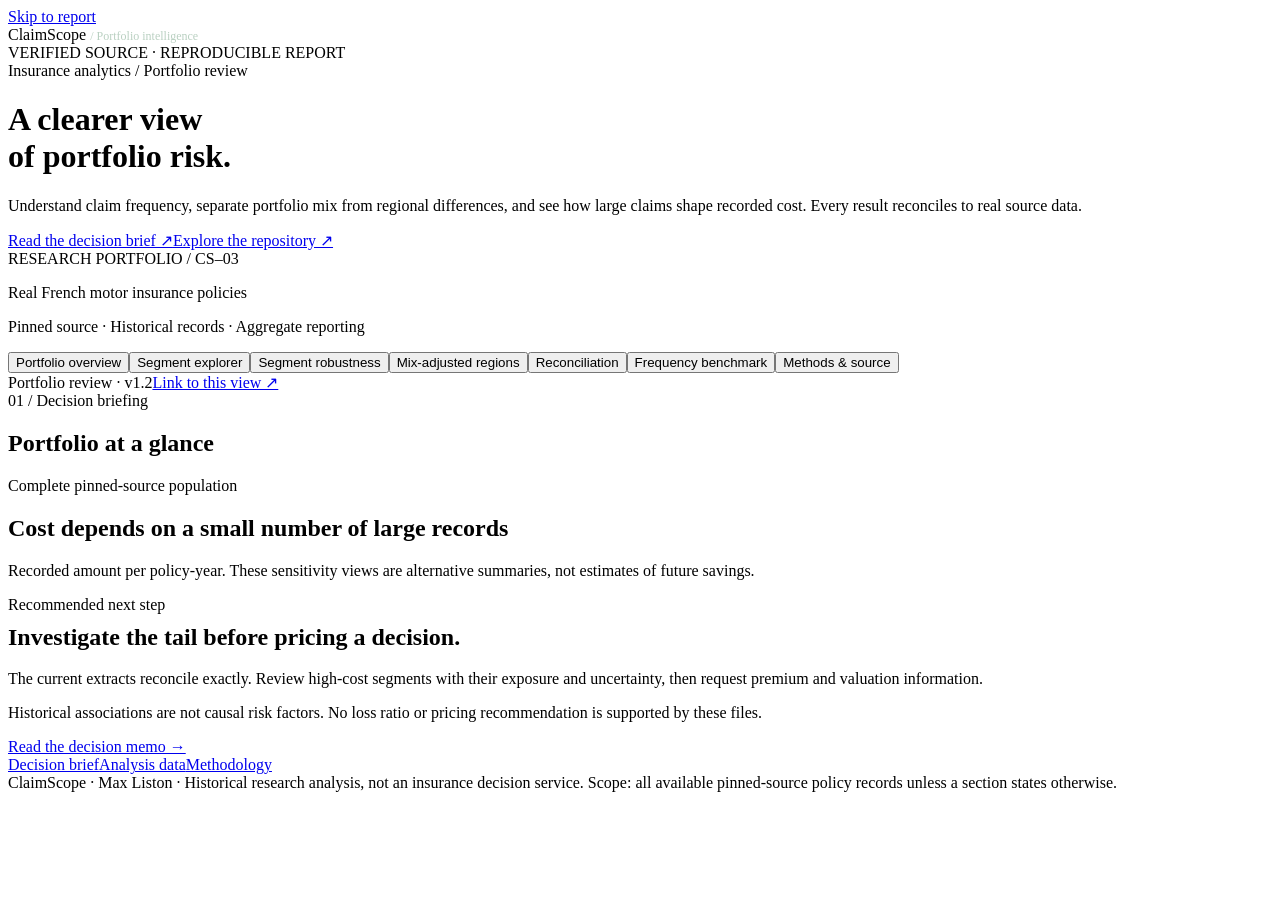
==== commit 5815e40e: "Add segment uncertainty, rank stability, and distribution verification" ====
--- a/src/claimscope/dashboard.html
+++ b/src/claimscope/dashboard.html
@@ -1,55 +1,580 @@
 <!doctype html>
-<html lang="en"><head><meta charset="utf-8"><meta name="viewport" content="width=device-width,initial-scale=1"><title>ClaimScope · Insurance portfolio intelligence</title>
-<meta name="description" content="Auditable motor insurance portfolio reporting with real policy data, age-standardized regional comparisons, uncertainty estimates, and reproducible SQL."><style>
-:root{--ink:#17352d;--muted:#65766c;--paper:#f4f5ef;--line:#dce1d6;--green:#23654d;--lime:#c5e788;--orange:#b65d2b}*{box-sizing:border-box}body{margin:0;background:var(--paper);color:var(--ink);font:15px/1.55 system-ui,sans-serif}a{color:var(--green)}button,select{font:inherit}header{background:#133c30;color:#fff;padding:22px 5vw;display:flex;align-items:center;justify-content:space-between;gap:20px}.brand{font-size:23px;font-weight:760;letter-spacing:-1px}.brand span{color:var(--lime)}.status{font-size:12px;letter-spacing:1px;color:#d8e7cb}main{max-width:1380px;margin:auto;padding:40px 5vw}h1{font-size:clamp(32px,4vw,51px);line-height:1.1;letter-spacing:-1.8px;margin:14px 0 18px;max-width:850px}h2{font-size:22px;letter-spacing:-.5px;margin:0 0 10px}h3{font-size:16px;margin:0 0 8px}.eyebrow{font-size:11px;letter-spacing:1.5px;font-weight:750;text-transform:uppercase;color:var(--green)}.lede{max-width:780px;color:var(--muted);font-size:17px}.intro{padding-bottom:28px}.tabs{display:flex;gap:8px;flex-wrap:wrap;border-bottom:1px solid var(--line);padding-bottom:16px;margin-bottom:26px}.tabs button{border:1px solid var(--line);border-radius:24px;padding:9px 18px;background:transparent;color:var(--ink);cursor:pointer}.tabs button[aria-selected=true]{background:var(--ink);color:white;border-color:var(--ink)}button:focus-visible,select:focus-visible,a:focus-visible{outline:3px solid var(--orange);outline-offset:3px}.panel[hidden]{display:none}.cards{display:grid;grid-template-columns:repeat(4,1fr);gap:14px;margin:20px 0}.card,.box{border:1px solid var(--line);background:#fff;border-radius:12px;padding:22px}.card label{color:var(--muted);font-size:12px;display:block}.number{font-size:30px;font-weight:680;letter-spacing:-1px;margin:8px 0}.caption{font-size:12px;color:var(--muted)}.grid{display:grid;grid-template-columns:1.5fr 1fr;gap:18px;margin:18px 0}.note{padding:15px 18px;border-left:3px solid var(--orange);background:#fff5e9;border-radius:0 8px 8px 0;margin:18px 0;color:#61462e}.good{background:#eaf3dc;border-color:var(--green);color:var(--ink)}.controls{display:flex;gap:14px;align-items:end;flex-wrap:wrap;margin:20px 0}select{background:white;border:1px solid #b7c4b9;border-radius:6px;padding:9px;max-width:100%}.controls label{font-size:12px;display:grid;gap:5px;color:var(--muted)}.chart{min-height:100px}.barrow{display:grid;grid-template-columns:150px 1fr 90px;gap:12px;align-items:center;margin:12px 0;font-size:12px}.track{height:15px;background:#edf1e8;border-radius:3px;position:relative}.fill{height:100%;background:var(--green);border-radius:3px}.barrow small{color:var(--muted)}.scroll{overflow-x:auto}table{border-collapse:collapse;width:100%;font-size:12px;font-variant-numeric:tabular-nums}th{text-align:left;white-space:nowrap;color:var(--muted);font-weight:600;background:#f7f8f3}td,th{padding:12px 10px;border-bottom:1px solid var(--line)}td.num,th.num{text-align:right}tbody tr:hover{background:#f6f9f0}.pill{display:inline-block;font-size:11px;background:#edf4e2;padding:3px 8px;border-radius:16px}.warn{background:#fff0de;color:#8a4d20}.formula{background:#f4f6ee;padding:14px;border-radius:8px;font-family:ui-monospace,monospace;font-size:13px}.foot{border-top:1px solid var(--line);margin-top:34px;padding-top:22px;font-size:12px;color:var(--muted)}ul{padding-left:20px}li{margin:8px 0}.download{display:inline-block;padding:9px 14px;border-radius:6px;border:1px solid var(--green);color:var(--green);background:white;cursor:pointer;font-size:13px}.bullet{font-size:30px;color:var(--green)}.calbar{display:flex;height:13px;gap:2px;margin:3px 0}.calbar div{background:var(--green)}.calbar.pred div{background:#a7c56d}.legend{display:flex;gap:18px;font-size:12px;color:var(--muted)}.key{display:inline-block;width:10px;height:10px;background:var(--green);margin-right:5px}.key.light{background:#a7c56d}code{overflow-wrap:anywhere} @media(max-width:900px){.cards{grid-template-columns:repeat(2,1fr)}.grid{grid-template-columns:1fr}.barrow{grid-template-columns:115px 1fr 70px}main{padding:28px 5vw}.number{font-size:26px}}@media(max-width:480px){.cards{grid-template-columns:1fr 1fr}.card{padding:14px}.number{font-size:23px}.status{display:none}h1{letter-spacing:-1px}.box{padding:17px}}
+<html lang="en">
+  <head>
+    <meta charset="utf-8" />
+    <meta name="viewport" content="width=device-width,initial-scale=1" />
+    <title>ClaimScope · Insurance portfolio intelligence</title>
+    <meta
+      name="description"
+      content="Auditable motor insurance portfolio reporting with real policy data, age-standardized regional comparisons, uncertainty estimates, and reproducible SQL."
+    />
+    <style>
+      __STYLE__
+    </style>
+  </head>
+  <body data-view="overview">
+    <a class="skip" href="#report">Skip to report</a>
+    <header>
+      <div class="brand">
+        Claim<span>Scope</span>
+        <span
+          style="font-size:12px;font-weight:400;letter-spacing:0;color:#b9d0c1"
+        >
+          / Portfolio intelligence</span
+        >
+      </div>
+      <div class="status">
+        <span class="status-dot"></span> VERIFIED SOURCE · REPRODUCIBLE REPORT
+      </div>
+    </header>
+    <main id="report">
+      <div class="intro">
+        <div>
+          <div class="eyebrow">Insurance analytics / Portfolio review</div>
+          <h1>A clearer view<br />of portfolio risk.</h1>
+          <p class="lede">
+            Understand claim frequency, separate portfolio mix from regional
+            differences, and see how large claims shape recorded cost. Every
+            result reconciles to real source data.
+          </p>
+          <div class="hero-actions">
+            <a class="primary-link" href="reports/EXECUTIVE_MEMO.md"
+              >Read the decision brief ↗</a
+            ><a
+              class="secondary-link"
+              href="https://github.com/MaxListon/claimscope-insurance-analytics"
+              >Explore the repository ↗</a
+            >
+          </div>
+        </div>
+        <aside class="hero-aside" aria-label="Report coverage">
+          <div class="report-code">RESEARCH PORTFOLIO / CS–03</div>
+          <div class="rule"></div>
+          <div class="big" id="hero-policies"></div>
+          <p class="caption">Real French motor insurance policies</p>
+          <div class="rule"></div>
+          <p id="hero-coverage"></p>
+          <p class="caption">
+            Pinned source · Historical records · Aggregate reporting
+          </p>
+        </aside>
+      </div>
+      <nav class="tabs" aria-label="Report sections" role="tablist">
+        <button
+          role="tab"
+          id="tab-overview"
+          aria-controls="overview"
+          aria-selected="true"
+          data-tab="overview"
+        >
+          Portfolio overview</button
+        ><button
+          role="tab"
+          id="tab-segments"
+          aria-controls="segments"
+          aria-selected="false"
+          data-tab="segments"
+        >
+          Segment explorer</button
+        ><button
+          role="tab"
+          id="tab-robustness"
+          aria-controls="robustness"
+          aria-selected="false"
+          data-tab="robustness"
+        >
+          Segment robustness</button
+        ><button
+          role="tab"
+          id="tab-regions"
+          aria-controls="regions"
+          aria-selected="false"
+          data-tab="regions"
+        >
+          Mix-adjusted regions</button
+        ><button
+          role="tab"
+          id="tab-quality"
+          aria-controls="quality"
+          aria-selected="false"
+          data-tab="quality"
+        >
+          Reconciliation</button
+        ><button
+          role="tab"
+          id="tab-model"
+          aria-controls="model"
+          aria-selected="false"
+          data-tab="model"
+        >
+          Frequency benchmark</button
+        ><button
+          role="tab"
+          id="tab-methods"
+          aria-controls="methods"
+          aria-selected="false"
+          data-tab="methods"
+        >
+          Methods & source
+        </button>
+      </nav>
+      <div class="view-tools">
+        <span>Portfolio review · v1.2</span
+        ><a id="view-link" href="#overview">Link to this view ↗</a>
+      </div>
+      <section
+        class="panel"
+        id="overview"
+        role="tabpanel"
+        aria-labelledby="tab-overview"
+      >
+        <div class="eyebrow">01 / Decision briefing</div>
+        <div class="metric-head">
+          <h2>Portfolio at a glance</h2>
+          <span class="caption">Complete pinned-source population</span>
+        </div>
+        <div class="cards" id="overview-cards"></div>
+        <div class="note good" id="overview-note"></div>
+        <div class="findings" id="decision-findings"></div>
+        <div class="grid">
+          <div class="box">
+            <h2>Cost depends on a small number of large records</h2>
+            <p class="caption">
+              Recorded amount per policy-year. These sensitivity views are
+              alternative summaries, not estimates of future savings.
+            </p>
+            <div id="sensitivity" class="chart"></div>
+            <p class="caption" id="interval"></p>
+          </div>
+          <div class="box">
+            <div class="eyebrow">Recommended next step</div>
+            <h2 style="margin-top:10px">
+              Investigate the tail before pricing a decision.
+            </h2>
+            <p>
+              The current extracts reconcile exactly. Review high-cost segments
+              with their exposure and uncertainty, then request premium and
+              valuation information.
+            </p>
+            <p class="caption">
+              Historical associations are not causal risk factors. No loss ratio
+              or pricing recommendation is supported by these files.
+            </p>
+            <a href="reports/EXECUTIVE_MEMO.md">Read the decision memo →</a>
+          </div>
+        </div>
+      </section>
+      <section
+        class="panel"
+        id="segments"
+        role="tabpanel"
+        aria-labelledby="tab-segments"
+        hidden
+      >
+        <div class="eyebrow">02 / Portfolio segmentation</div>
+        <h2>Compare rates, not just totals</h2>
+        <p class="caption">
+          Controls affect this section only. Portfolio, reconciliation, and
+          benchmark figures use the complete relevant population.
+        </p>
+        <div class="controls">
+          <label
+            >Group policies by<select
+              aria-label="Group policies by"
+              id="dimension"
+            ></select></label
+          ><label
+            >Compare metric<select aria-label="Compare metric" id="metric">
+              <option value="frequency">
+                Reported claims / 100 policy-years
+              </option>
+              <option value="recorded_cost_per_year">
+                Recorded amount / policy-year
+              </option>
+              <option value="mean_recorded_claim">
+                Mean recorded claim amount
+              </option>
+            </select></label
+          ><label
+            >Minimum policy-years<select
+              aria-label="Minimum policy-years"
+              id="minimum"
+            >
+              <option value="0">All segments</option>
+              <option value="1000" selected>1,000</option>
+              <option value="5000">5,000</option>
+              <option value="20000">20,000</option>
+            </select></label
+          ><button class="download" id="download">
+            Export visible rows (CSV)
+          </button>
+        </div>
+        <div class="box">
+          <div id="segment-chart"></div>
+          <p class="caption">
+            Bars sorted by selected metric. Full table includes 95% Poisson
+            frequency intervals, which assume independent Poisson counts and may
+            understate uncertainty under heterogeneity.
+          </p>
+          <div class="scroll"><table id="segment-table"></table></div>
+        </div>
+        <div class="note">
+          Count frequency uses reported policy counts. Recorded amount metrics
+          use linked amount records. Their definitions differ when extracts
+          disagree. Low-volume segments are flagged; raw comparisons do not
+          adjust for portfolio mix.
+        </div>
+      </section>
+      <section
+        class="panel"
+        id="robustness"
+        role="tabpanel"
+        aria-labelledby="tab-robustness"
+        hidden
+      >
+        <div class="eyebrow">Decision confidence / Policy bootstrap</div>
+        <h2>Which segment conclusions survive the uncertainty?</h2>
+        <p class="lede">
+          Resample complete policies, preserve zero-claim exposure, and compare
+          recorded cost before and after a common claim cap. Inspect the
+          stability of a ranking before using it to prioritize a review.
+        </p>
+        <div class="controls">
+          <label
+            >Review segments by<select
+              id="robust-dimension"
+              aria-label="Review segments by"
+            ></select></label
+          ><label
+            >Uncertainty metric<select
+              id="robust-metric"
+              aria-label="Uncertainty metric"
+            >
+              <option value="cost">Recorded cost / policy-year</option>
+              <option value="frequency">Claims / 100 policy-years</option>
+            </select></label
+          >
+        </div>
+        <div class="cards" id="robust-cards"></div>
+        <div class="box">
+          <h3>Observed estimates and 95% policy-bootstrap intervals</h3>
+          <div id="robust-chart" aria-live="polite"></div>
+          <div class="interval-axis" id="robust-axis"></div>
+          <p class="caption">
+            Dots mark observed rates; pale lines show within-segment percentile
+            intervals from 400 policy resamples. These intervals describe sample
+            variability under independent-policy sampling, not future claims,
+            reserve adequacy, or simultaneous coverage across segments.
+          </p>
+          <div class="scroll"><table id="robust-table"></table></div>
+        </div>
+        <div class="grid">
+          <div class="box">
+            <h3>Interpret the ranking carefully</h3>
+            <p>
+              Top-quartile share is how often an eligible segment appears in the
+              highest-cost quarter of within-dimension resamples. It is a
+              descriptive stability measure, not a probability of intrinsic risk
+              or future loss.
+            </p>
+            <p class="caption">
+              Ranking eligibility requires at least 1,000 policy-years and 30
+              reported claims. The top quarter contains ceil(eligible segments ÷
+              4), with label order breaking exact resample ties. Segment sample
+              sizes are held fixed.
+            </p>
+          </div>
+          <div class="box">
+            <h3>Is a large policy driving the result?</h3>
+            <p>
+              The largest-policy share reports the contribution of one policy's
+              combined recorded claims. The capped ranking uses the same
+              exposure and caps each linked claim record at the full source 99th
+              percentile.
+            </p>
+            <p class="caption">
+              Capping changes the outcome definition. A changed rank
+              demonstrates tail sensitivity; it does not identify the correct
+              premium, estimate savings, or establish causation.
+            </p>
+          </div>
+        </div>
+        <div class="note">
+          Few claims and rare losses limit every interval. An empirical
+          bootstrap cannot create unobserved events or unseen extreme losses.
+          For a zero-claim segment, its bootstrap frequency interval is
+          degenerate; the Segment explorer's Poisson upper bound provides a
+          complementary assumption-based view.
+        </div>
+        <p>
+          <a href="reports/segment_robustness.csv"
+            >Download all segment robustness results (CSV)</a
+          >
+        </p>
+      </section>
 
-/* Portfolio review edition: typography, hierarchy, and compact analytical views. */
-body{background:#f7f8f3;font-size:14px;-webkit-font-smoothing:antialiased}
-header{padding:18px 5vw;border-bottom:1px solid #386052}
-main{max-width:1440px;padding-top:48px}.intro{display:grid;grid-template-columns:1.7fr 1fr;gap:50px;align-items:center;padding-bottom:36px}
-h1{font-size:clamp(36px,4.1vw,57px);font-weight:650;letter-spacing:-2px;line-height:1.07;margin-top:16px}.lede{font-size:16px;line-height:1.7;max-width:640px}
-.hero-aside{border:1px solid #ccd9c5;background:linear-gradient(135deg,#edf3e4,#f9fbf5);border-radius:4px;padding:26px;position:relative}.hero-aside .rule{height:1px;background:#cad8c1;margin:20px 0}.hero-aside .big{font-size:30px;font-weight:650;letter-spacing:-1px}.hero-aside p{margin:8px 0}.report-code{font:11px ui-monospace,monospace;letter-spacing:1px;color:#536e5e}
-.hero-actions{display:flex;gap:18px;align-items:center;margin-top:24px}.primary-link{background:var(--ink);color:white;text-decoration:none;padding:11px 17px;border-radius:4px;font-weight:600;font-size:13px}.secondary-link{font-size:13px;text-underline-offset:4px}.tabs{gap:0;padding:0;margin-bottom:32px}.tabs button{border:0;border-radius:0;border-bottom:3px solid transparent;padding:16px 17px;color:#6c796e;font-size:13px}.tabs button[aria-selected=true]{border-color:var(--green);background:#eaf0e3;color:var(--ink);font-weight:700}.card,.box{border-radius:5px;box-shadow:0 2px 5px #233b2403}.card{padding:23px}.number{font-size:34px;font-weight:650;font-variant-numeric:tabular-nums}.box{padding:26px}.cards{gap:16px}.note{font-size:13px;border-radius:0 4px 4px 0}.note.good{background:#edf4e6}.findings{display:grid;grid-template-columns:repeat(3,1fr);gap:18px;margin-top:24px}.finding{border-top:2px solid #b7c9a8;padding:18px 2px}.finding .index{font:11px ui-monospace,monospace;color:#6c8267;display:block;margin-bottom:10px}.finding h3{font-size:16px;line-height:1.4}.finding p{font-size:13px;color:var(--muted)}.caption{line-height:1.6}.barrow{grid-template-columns:180px 1fr 82px}.barrow b{font-variant-numeric:tabular-nums;text-align:right}.track{background:#f0f3e9}.fill{background:#376e56}.metric-head{display:flex;justify-content:space-between;gap:16px;align-items:baseline}.status-dot{display:inline-block;width:6px;height:6px;border-radius:50%;background:#bfe58e;margin-right:8px}.skip{position:absolute;top:-50px;left:20px;padding:8px;background:white;z-index:10}.skip:focus{top:8px}.sr-only{position:absolute;width:1px;height:1px;padding:0;margin:-1px;overflow:hidden;clip:rect(0,0,0,0);white-space:nowrap;border:0}.delta{font-variant-numeric:tabular-nums}.region-row{display:grid;grid-template-columns:180px 1fr 100px;align-items:center;gap:15px;margin:14px 0;font-size:12px}.dual-track{height:18px;position:relative;background:#f5f7ef}.dual-track i{display:block;height:7px;position:absolute;left:0;background:#b4c88b;top:1px}.dual-track i.adjusted{top:10px;background:#376e56}.support-badge{font-size:11px;padding:3px 6px;background:#edf4e2;color:#315c37;white-space:nowrap}.model-comparison{margin-top:24px}.footer-links{display:flex;gap:20px;flex-wrap:wrap;margin-bottom:10px}
-@media(max-width:1000px){.intro{grid-template-columns:1.4fr 1fr;gap:25px}.tabs button{padding:13px 10px;font-size:12px}.barrow{grid-template-columns:140px 1fr 70px}}
-@media(max-width:700px){main{padding-top:28px}.intro{grid-template-columns:1fr;gap:20px}.hero-aside{padding:20px}.hero-aside .rule{margin:12px 0}.hero-aside .big{font-size:25px}.findings{grid-template-columns:1fr;gap:0}.tabs{display:grid;grid-template-columns:repeat(3,1fr)}.tabs button{font-size:12px;padding:12px 7px}.box{padding:18px}.barrow{grid-template-columns:120px 1fr 65px}.region-row{grid-template-columns:110px 1fr 75px}.number{font-size:27px}.hero-actions{gap:12px;flex-wrap:wrap}}
-@media print{header,.tabs,.controls,.hero-actions{display:none}main{padding:0}.intro{display:block}.hero-aside{display:none}body{background:white}.panel[hidden]{display:none}.card,.box{break-inside:avoid;box-shadow:none}.findings{display:block}h1{font-size:32px}.foot{font-size:10px}}
-</style></head><body>
-<a class="skip" href="#report">Skip to report</a><header><div class="brand">Claim<span>Scope</span> <span style="font-size:12px;font-weight:400;letter-spacing:0;color:#b9d0c1"> / Portfolio intelligence</span></div><div class="status"><span class="status-dot"></span> VERIFIED SOURCE · REPRODUCIBLE REPORT</div></header>
-<main id="report"><div class="intro"><div><div class="eyebrow">Insurance analytics / Portfolio review</div><h1>A clearer view<br>of portfolio risk.</h1><p class="lede">Understand claim frequency, separate portfolio mix from regional differences, and see how large claims shape recorded cost. Every result reconciles to real source data.</p><div class="hero-actions"><a class="primary-link" href="reports/EXECUTIVE_MEMO.md">Read the decision brief ↗</a><a class="secondary-link" href="https://github.com/MaxListon/claimscope-insurance-analytics">Explore the repository ↗</a></div></div><aside class="hero-aside" aria-label="Report coverage"><div class="report-code">RESEARCH PORTFOLIO / CS–02</div><div class="rule"></div><div class="big" id="hero-policies"></div><p class="caption">Real French motor insurance policies</p><div class="rule"></div><p id="hero-coverage"></p><p class="caption">Pinned source · Historical records · Aggregate reporting</p></aside></div>
-<nav class="tabs" aria-label="Report sections" role="tablist"><button role="tab" id="tab-overview" aria-controls="overview" aria-selected="true" data-tab="overview">Portfolio overview</button><button role="tab" id="tab-segments" aria-controls="segments" aria-selected="false" data-tab="segments">Segment explorer</button><button role="tab" id="tab-regions" aria-controls="regions" aria-selected="false" data-tab="regions">Mix-adjusted regions</button><button role="tab" id="tab-quality" aria-controls="quality" aria-selected="false" data-tab="quality">Reconciliation</button><button role="tab" id="tab-model" aria-controls="model" aria-selected="false" data-tab="model">Frequency benchmark</button><button role="tab" id="tab-methods" aria-controls="methods" aria-selected="false" data-tab="methods">Methods & source</button></nav>
-<section class="panel" id="overview" role="tabpanel" aria-labelledby="tab-overview"><div class="eyebrow">01 / Decision briefing</div><div class="metric-head"><h2>Portfolio at a glance</h2><span class="caption">Complete pinned-source population</span></div><div class="cards" id="overview-cards"></div><div class="note good" id="overview-note"></div><div class="findings" id="decision-findings"></div><div class="grid"><div class="box"><h2>Cost depends on a small number of large records</h2><p class="caption">Recorded amount per policy-year. These sensitivity views are alternative summaries, not estimates of future savings.</p><div id="sensitivity" class="chart"></div><p class="caption" id="interval"></p></div><div class="box"><div class="eyebrow">Recommended next step</div><h2 style="margin-top:10px">Investigate the tail before pricing a decision.</h2><p>The current extracts reconcile exactly. Review high-cost segments with their exposure and uncertainty, then request premium and valuation information.</p><p class="caption">Historical associations are not causal risk factors. No loss ratio or pricing recommendation is supported by these files.</p><a href="reports/EXECUTIVE_MEMO.md">Read the decision memo →</a></div></div></section>
-<section class="panel" id="segments" role="tabpanel" aria-labelledby="tab-segments" hidden><div class="eyebrow">02 / Portfolio segmentation</div><h2>Compare rates, not just totals</h2><p class="caption">Controls affect this section only. Portfolio, reconciliation, and benchmark figures use the complete relevant population.</p><div class="controls"><label>Group policies by<select aria-label="Group policies by" id="dimension"></select></label><label>Compare metric<select aria-label="Compare metric" id="metric"><option value="frequency">Reported claims / 100 policy-years</option><option value="recorded_cost_per_year">Recorded amount / policy-year</option><option value="mean_recorded_claim">Mean recorded claim amount</option></select></label><label>Minimum policy-years<select aria-label="Minimum policy-years" id="minimum"><option value="0">All segments</option><option value="1000" selected>1,000</option><option value="5000">5,000</option><option value="20000">20,000</option></select></label><button class="download" id="download">Export visible rows (CSV)</button></div><div class="box"><div id="segment-chart"></div><p class="caption">Bars sorted by selected metric. Full table includes 95% Poisson frequency intervals, which assume independent Poisson counts and may understate uncertainty under heterogeneity.</p><div class="scroll"><table id="segment-table"></table></div></div><div class="note">Count frequency uses reported policy counts. Recorded amount metrics use linked amount records. Their definitions differ when extracts disagree. Low-volume segments are flagged; raw comparisons do not adjust for portfolio mix.</div></section>
-<section class="panel" id="regions" role="tabpanel" aria-labelledby="tab-regions" hidden><div class="eyebrow">Portfolio mix / Direct standardization</div><h2>How much does the age mix change the comparison?</h2><p class="lede">Apply the same portfolio-wide driver-age distribution to every supported region. Compare crude frequency with an age-standardized rate before interpreting a regional ranking.</p><div class="cards" id="region-cards"></div><div class="box"><div class="controls"><label>Rank regions by<select id="region-sort" aria-label="Rank regions by"><option value="standardized_rate">Age-standardized frequency</option><option value="crude_rate">Crude frequency</option></select></label><label>Minimum exposure in every age band<select id="region-support" aria-label="Minimum exposure in every age band"><option value="50">50 policy-years</option><option value="100" selected>100 policy-years</option><option value="250">250 policy-years</option></select></label></div><div class="legend"><span><i class="key light"></i>Crude</span><span><i class="key"></i>Age-standardized</span></div><div id="region-chart" aria-live="polite"></div><p class="caption">Claims per 100 policy-years. A common age distribution removes measured age composition only. Region differences can still reflect other products, drivers, vehicles, or selection.</p><div class="scroll"><table id="region-table"></table></div><p class="caption">95% standardized intervals use independent Poisson cell counts and a normal approximation. Regions failing any age-band exposure requirement remain visible as unsupported; their rates are not imputed.</p></div><div class="note">A standardized rate is a descriptive comparison, not a causal regional effect or an underwriting recommendation. Rankings are exploratory and do not adjust for multiple comparisons.</div><p class="caption"><a href="reports/regions.csv">Download the primary standardization report (100 policy-years per age band)</a></p></section>
-<section class="panel" id="quality" role="tabpanel" aria-labelledby="tab-quality" hidden><div class="eyebrow">03 / Audit trail</div><h2>Every total has a route back to the source</h2><div class="cards" id="quality-cards"></div><div class="box"><h3>Policy count vs amount-record count</h3><div class="scroll"><table id="reconciliation-table"></table></div><p class="caption">All policy records remain in the denominator, including those without a claim. Orphan amount records are excluded from linked metrics and explicitly reconciled to source totals.</p></div><div class="grid"><div class="box"><h3>Build contracts</h3><div id="checks"></div></div><div class="box"><h3>The join that breaks a report</h3><p>A policy with three amount records appears three times after a direct join. Summing its exposure would count it three times.</p><div class="formula">claims → GROUP BY policy → LEFT JOIN policies</div><p id="join-warning"></p><p class="caption">Duplicate-looking amount records are retained: the source provides no claim ID to establish that identical amounts are duplicate claims.</p></div></div></section>
-<section class="panel" id="model" role="tabpanel" aria-labelledby="tab-model" hidden><div class="eyebrow">04 / Held-out diagnostic</div><h2>Measure model performance—and its dependencies</h2><p>Regularized Poisson regression predicts annual claim frequency. Exposure weights make a short policy contribute proportionally less than a full policy-year.</p><div class="cards" id="model-cards"></div><div class="grid"><div class="box"><h3>Calibration across held-out risk deciles</h3><div class="legend"><span><i class="key"></i>Observed</span><span><i class="key light"></i>Predicted</span></div><div id="calibration"></div><p class="caption">Claims per 100 policy-years; deciles use predicted rate. Tied predictions are deterministically ordered by policy ID. The downloadable CSV preserves exposure and counts.</p></div><div class="box"><h3>Evaluation design</h3><div id="model-details"></div><p>Features: driver age band, vehicle age band, bonus/malus band, area, fuel, region, and vehicle power. Identifiers and amount-record outcomes are excluded.</p><p class="caption">Policy ID hashing separates train / validation / test. No dates or customer linkage are available, so this is neither temporal validation nor evidence of generalization to new customers. Bonus/malus availability at underwriting is unverified.</p></div></div><div class="box model-comparison"><h3>Does the result depend on bonus/malus information?</h3><p class="caption">A frozen sensitivity model removes bonus/malus, whose availability at original underwriting is unverified. The original split and selected regularization are unchanged. This extension follows inspection of the original holdout; it is not fresh validation.</p><div class="scroll"><table id="ablation-table"></table></div><p id="model-uncertainty" class="caption"></p></div><div class="note">Exploratory benchmark only. No premium quoting, underwriting, protected-group fairness conclusion, or production model endpoint. Lower deviance measures average count fit, not profit.</div></section>
-<section class="panel" id="methods" role="tabpanel" aria-labelledby="tab-methods" hidden><div class="eyebrow">05 / Reproducibility</div><h2>Definitions that travel with the dashboard</h2><div class="grid"><div class="box"><h3>Metric dictionary</h3><ul><li><b>Policy-years:</b> sum of source exposure, without clipping values above one.</li><li><b>Frequency:</b> reported claim count ÷ policy-years.</li><li><b>Recorded cost / year:</b> linked recorded amounts ÷ policy-years.</li><li><b>Mean recorded claim:</b> linked recorded amounts ÷ linked amount-record count.</li><li><b>Loss ratio:</b> unavailable, because earned premium is absent.</li></ul><p>Amount units are left as source monetary units; inflation and valuation dates are not available. Some amounts follow French IRSA-IDA settlement conventions.</p></div><div class="box"><h3>Real source, pinned version</h3><p>CASdatasets · freMTPL2freq and freMTPL2sev. Anonymized French motor third-party liability records from a private insurer.</p><p><a href="https://github.com/dutangc/CASdatasets" target="_blank" rel="noopener">Original dataset repository ↗</a></p><p class="caption" id="source-version"></p><p>Policy bootstrap: 400 resamples, seed 20261110. All claims belonging to a policy remain together. This measures sample variability, not reserve uncertainty, inflation, or future portfolio drift.</p><p><a href="reports/analysis.json">Download analysis JSON</a> · <a href="reports/segments.csv">Segment CSV</a> · <a href="reports/calibration.csv">Calibration CSV</a></p></div></div><div class="note good">Rebuild with the Python pipeline to verify source fingerprints, rerun SQL reconciliation, refit the benchmark, and regenerate every figure. This page works offline and includes aggregate results only.</div></section>
-<div class="foot"><div class="footer-links"><a href="reports/EXECUTIVE_MEMO.md">Decision brief</a><a href="reports/analysis.json">Analysis data</a><a href="https://github.com/MaxListon/claimscope-insurance-analytics/blob/main/docs/METHODOLOGY.md">Methodology</a></div>ClaimScope · Max Liston · Historical research analysis, not an insurance decision service. Scope: all available pinned-source policy records unless a section states otherwise.</div></main>
-<script id="dataset" type="application/json">__DATA__</script><script>
-'use strict';const D=JSON.parse(document.getElementById('dataset').textContent),T=D.totals,M=D.model;
-const $=s=>document.querySelector(s),N=(x,d=0)=>Number(x).toLocaleString('en-US',{maximumFractionDigits:d,minimumFractionDigits:d}),esc=s=>String(s).replace(/[&<>"']/g,c=>({'&':'&amp;','<':'&lt;','>':'&gt;','"':'&quot;',"'":'&#39;'}[c]));
-function cards(id,rows){$(id).innerHTML=rows.map(([l,n,c])=>`<div class="card"><label>${l}</label><div class="number">${n}</div><div class="caption">${c}</div></div>`).join('')}
-function bars(id,rows){const max=Math.max(...rows.map(r=>r.value),1);$(id).innerHTML=rows.map(r=>`<div class="barrow"><span>${esc(r.label)}</span><div class="track"><div class="fill" style="width:${100*r.value/max}%"></div></div><b>${N(r.value,r.digits??1)}</b></div>`).join('')}
-function table(id,headers,rows){$(id).innerHTML='<thead><tr>'+headers.map(h=>`<th>${esc(h)}</th>`).join('')+'</tr></thead><tbody>'+rows.map(row=>'<tr>'+row.map((c,i)=>`<td class="${i?'num':''}">${esc(c)}</td>`).join('')+'</tr>').join('')+'</tbody>'}
-const tabs=[...document.querySelectorAll('[data-tab]')];function activate(b){tabs.forEach(x=>{x.setAttribute('aria-selected',String(x===b));x.tabIndex=x===b?0:-1});document.querySelectorAll('.panel').forEach(p=>p.hidden=p.id!==b.dataset.tab)}tabs.forEach((b,i)=>{b.tabIndex=i===0?0:-1;b.addEventListener('click',()=>activate(b));b.addEventListener('keydown',e=>{let j;if(e.key==='ArrowRight')j=(i+1)%tabs.length;else if(e.key==='ArrowLeft')j=(i+tabs.length-1)%tabs.length;else if(e.key==='Home')j=0;else if(e.key==='End')j=tabs.length-1;else return;e.preventDefault();activate(tabs[j]);tabs[j].focus()})});
-cards('#overview-cards',[['Policies',N(T.policies),'Real anonymized source records'],['Policy-years',N(T.exposure),'Earned exposure, not policy count'],['Claims / 100 policy-years',N(T.frequency*100,2),'Reported count basis'],['Recorded cost / year',N(T.cost_per_year,2),'Linked source monetary units']]);
-$('#overview-note').textContent=T.mismatch_policies===0&&T.orphan_records===0?'Source reconciliation passed. Every policy claim count agrees with its linked amount records; no unmatched claim records.':`${N(T.mismatch_policies)} count exceptions and ${N(T.orphan_records)} unmatched records require review.`;
-bars('#sensitivity',D.sensitivity.map(r=>({label:r.basis,value:r.cost_per_year})));
-$('#interval').textContent=`Policy bootstrap interval for the full linked cost rate: ${N(T.cost_bootstrap_interval[0],2)}–${N(T.cost_bootstrap_interval[1],2)}. The top 1% tail contributes ${N(100*T.top_one_pct_amount_share,1)}% of source recorded amount (strictly above the 99th percentile).`;
-const dims=[...new Set(D.segments.map(r=>r.dimension))];$('#dimension').innerHTML=dims.map(s=>`<option>${esc(s)}</option>`).join('');$('#dimension').value='Driver age';let visible=[];
-function update(){const metric=$('#metric').value;visible=D.segments.filter(r=>r.dimension===$('#dimension').value&&r.exposure>=Number($('#minimum').value)).sort((a,b)=>(b[metric]??-1)-(a[metric]??-1));bars('#segment-chart',visible.map(r=>({label:r.segment,value:(r[metric]??0)*(metric==='frequency'?100:1),digits:2})));table('#segment-table',['Segment','Policies','Policy-years','Reported claims','Claims / 100 years','95% interval / 100','Recorded cost / year','Mean record','Volume'],visible.map(r=>[r.segment,N(r.policies),N(r.exposure,1),N(r.reported_claims),N(r.frequency*100,2),`${N(r.frequency_lower*100,2)}–${N(r.frequency_upper*100,2)}`,N(r.recorded_cost_per_year,2),r.mean_recorded_claim===null?'—':N(r.mean_recorded_claim,2),r.small_segment?'Small sample':'Standard']));if(!visible.length)$('#segment-chart').textContent='No segments meet this exposure threshold.'}
-['dimension','metric','minimum'].forEach(id=>$('#'+id).addEventListener('change',update));update();
-$('#download').addEventListener('click',()=>{const keys=['dimension','segment','policies','exposure','reported_claims','recorded_claims','recorded_amount','frequency','frequency_lower','frequency_upper','recorded_cost_per_year','mean_recorded_claim'];const quote=v=>'"'+String(v??'').replace(/"/g,'""')+'"';const csv=[keys,...visible.map(r=>keys.map(k=>r[k]))].map(row=>row.map(quote).join(',')).join('\r\n');const url=URL.createObjectURL(new Blob([csv],{type:'text/csv;charset=utf-8'}));const a=document.createElement('a');a.href=url;a.download='claimscope-segments.csv';a.click();setTimeout(()=>URL.revokeObjectURL(url),1000)});
-cards('#quality-cards',[['Contracts passed',N(D.quality.length),'Blocking data and SQL checks'],['Count exceptions',N(T.mismatch_policies),'Policies retained and disclosed'],['Orphan records',N(T.orphan_records),N(T.orphan_amount,2)+' unlinked amount'],['Exposure > 1 year',N(T.exposure_over_one),'Source values retained']]);
-table('#reconciliation-table',['Policy reconciliation','Policies','Policy-years','Reported claims','Amount records','Recorded amount'],D.reconciliation.map(r=>[r.reconciliation_status,N(r.policies),N(r.exposure,2),N(r.reported_claims),N(r.recorded_claims),N(r.recorded_amount,2)]));$('#checks').innerHTML=D.quality.map(r=>`<p><span class="pill">${esc(r.status)}</span> ${esc(r.check)}</p>`).join('');$('#join-warning').textContent=`A direct raw join inflates exposure by ${N(T.naive_join_exposure_inflation_pct,3)}% in this source. The build checks exposure, counts, and amounts independently.`;
-cards('#model-cards',[['Holdout policies',N(M.split_counts.test),'20% deterministic policy partition'],['Model deviance',N(M.test_deviance,4),'Exposure-weighted; lower is better'],['Baseline deviance',N(M.baseline_test_deviance,4),'Constant training frequency'],['Deviance improvement',N(M.deviance_improvement_pct,2)+'%','Relative to constant baseline']]);
-const maxcal=Math.max(...D.calibration.flatMap(r=>[r.observed_rate,r.predicted_rate]));$('#calibration').innerHTML=D.calibration.map(r=>`<div class="barrow"><span>Decile ${r.risk_decile}<br><small>${N(r.exposure)} years</small></span><div><div class="calbar"><div style="width:${100*r.observed_rate/maxcal}%"></div></div><div class="calbar pred"><div style="width:${100*r.predicted_rate/maxcal}%"></div></div></div><span>${N(r.observed_rate*100,1)} / ${N(r.predicted_rate*100,1)}</span></div>`).join('');$('#model-details').innerHTML=`<p>Train: ${N(M.split_counts.train)} policies · Validation: ${N(M.split_counts.validation)} · Test: ${N(M.split_counts.test)}.</p><p>Three regularization strengths compared on validation deviance. Selected α = ${M.selected_alpha}; the model is not refit before final evaluation.</p><p>Holdout observed claims: ${N(M.test_observed_claims)}. Expected claims: ${N(M.test_expected_claims,1)}.</p>`;$('#source-version').textContent='Pinned upstream commit: '+D.source.commit+'. SHA-256 checksums are recorded in data/sources.json.';
-
-$('#hero-policies').textContent=N(T.policies);
-$('#hero-coverage').textContent=N(T.source_claim_records)+' claim records · '+N(D.quality.length)+' reporting contracts';
-$('#decision-findings').innerHTML=[['01 / Concentration',N(100*T.top_one_pct_amount_share,1)+'% of recorded cost sits in the top 1% tail.','Review large-claim influence alongside segment averages. Capped-cost scenarios are sensitivity checks, not realized savings.'],['02 / Comparison',D.standardization.supported_regions+' regions support the primary age adjustment.','Compare each region against the same age mix and inspect unsupported populations before ranking.'],['03 / Benchmark',N(M.deviance_improvement_pct,2)+'% lower held-out deviance than baseline.','Check calibration and the no-bonus/malus sensitivity before drawing conclusions about usable predictors.']].map(([i,h,p])=>`<article class="finding"><span class="index">${esc(i)}</span><h3>${esc(h)}</h3><p>${esc(p)}</p></article>`).join('');
-function regions(){const threshold=Number($('#region-support').value),metric=$('#region-sort').value;const rows=D.region_scenarios[String(threshold)];const supported=rows.filter(r=>r.supported).sort((a,b)=>b[metric]-a[metric]);const share=D.support_sensitivity.find(r=>r.minimum_cell_exposure===threshold);cards('#region-cards',[['Supported regions',N(share.supported_regions)+' / '+N(share.total_regions),'Every reference age band meets threshold'],['Exposure covered',N(share.supported_exposure_share*100,1)+'%','Coverage depends on support requirement'],['Reference age bands',N(Object.keys(share.reference_weights).length),'Full portfolio exposure weights'],['Minimum per age band',N(threshold),'Policy-years within each region']]);const max=Math.max(...supported.flatMap(r=>[r.crude_rate,r.standardized_rate]),.01);$('#region-chart').innerHTML=supported.map(r=>`<div class="region-row"><span>${esc(r.region)}</span><div class="dual-track"><i style="width:${100*r.crude_rate/max}%"></i><i class="adjusted" style="width:${100*r.standardized_rate/max}%"></i></div><span>${N(r.crude_rate*100,2)} / ${N(r.standardized_rate*100,2)}</span></div>`).join('')||'<p>No regions meet this support requirement.</p>';const all=[...supported,...rows.filter(r=>!r.supported)];table('#region-table',['Region','Policy-years','Crude / 100','Adjusted / 100','95% adjusted interval','Crude rank','Adjusted rank','Support'],all.map(r=>[r.region,N(r.exposure),N(r.crude_rate*100,2),r.supported?N(r.standardized_rate*100,2):'—',r.supported?N(r.standardized_lower*100,2)+'–'+N(r.standardized_upper*100,2):'—',r.supported?N(r.crude_rank):'—',r.supported?N(r.standardized_rank):'—',r.supported?'Supported':'Insufficient age-band exposure']))}
-['region-sort','region-support'].forEach(id=>$('#'+id).addEventListener('change',regions));regions();
-table('#ablation-table',['Model','Holdout deviance','Improvement vs baseline','Expected claims'],[['Constant training rate',N(M.baseline_test_deviance,4),'—',N(M.train_baseline_rate*M.test_exposure,1)],['Original frequency model',N(M.test_deviance,4),N(M.deviance_improvement_pct,2)+'%',N(M.test_expected_claims,1)],['Without bonus/malus',N(M.no_bonus_test_deviance,4),N(M.no_bonus_improvement_pct,2)+'%',N(M.no_bonus_test_expected_claims,1)]]);
-$('#model-uncertainty').textContent='Original model improvement: 95% paired policy bootstrap interval '+N(M.improvement_interval_pct[0],2)+'%–'+N(M.improvement_interval_pct[1],2)+'% (400 resamples). This conditions on the frozen fitted model; it excludes training and future-population uncertainty.';
-
-</script></body></html>
+      <section
+        class="panel"
+        id="regions"
+        role="tabpanel"
+        aria-labelledby="tab-regions"
+        hidden
+      >
+        <div class="eyebrow">Portfolio mix / Direct standardization</div>
+        <h2>How much does the age mix change the comparison?</h2>
+        <p class="lede">
+          Apply the same portfolio-wide driver-age distribution to every
+          supported region. Compare crude frequency with an age-standardized
+          rate before interpreting a regional ranking.
+        </p>
+        <div class="cards" id="region-cards"></div>
+        <div class="box">
+          <div class="controls">
+            <label
+              >Rank regions by<select
+                id="region-sort"
+                aria-label="Rank regions by"
+              >
+                <option value="standardized_rate">
+                  Age-standardized frequency
+                </option>
+                <option value="crude_rate">Crude frequency</option>
+              </select></label
+            ><label
+              >Minimum exposure in every age band<select
+                id="region-support"
+                aria-label="Minimum exposure in every age band"
+              >
+                <option value="50">50 policy-years</option>
+                <option value="100" selected>100 policy-years</option>
+                <option value="250">250 policy-years</option>
+              </select></label
+            >
+          </div>
+          <div class="legend">
+            <span><i class="key light"></i>Crude</span
+            ><span><i class="key"></i>Age-standardized</span>
+          </div>
+          <div id="region-chart" aria-live="polite"></div>
+          <p class="caption">
+            Claims per 100 policy-years. A common age distribution removes
+            measured age composition only. Region differences can still reflect
+            other products, drivers, vehicles, or selection.
+          </p>
+          <div class="scroll"><table id="region-table"></table></div>
+          <p class="caption">
+            95% standardized intervals use independent Poisson cell counts and a
+            normal approximation. Regions failing any age-band exposure
+            requirement remain visible as unsupported; their rates are not
+            imputed.
+          </p>
+        </div>
+        <div class="note">
+          A standardized rate is a descriptive comparison, not a causal regional
+          effect or an underwriting recommendation. Rankings are exploratory and
+          do not adjust for multiple comparisons.
+        </div>
+        <p class="caption">
+          <a href="reports/regions.csv"
+            >Download the primary standardization report (100 policy-years per
+            age band)</a
+          >
+        </p>
+      </section>
+      <section
+        class="panel"
+        id="quality"
+        role="tabpanel"
+        aria-labelledby="tab-quality"
+        hidden
+      >
+        <div class="eyebrow">03 / Audit trail</div>
+        <h2>Every total has a route back to the source</h2>
+        <div class="cards" id="quality-cards"></div>
+        <div class="box">
+          <h3>Policy count vs amount-record count</h3>
+          <div class="scroll"><table id="reconciliation-table"></table></div>
+          <p class="caption">
+            All policy records remain in the denominator, including those
+            without a claim. Orphan amount records are excluded from linked
+            metrics and explicitly reconciled to source totals.
+          </p>
+        </div>
+        <div class="grid">
+          <div class="box">
+            <h3>Build contracts</h3>
+            <div id="checks"></div>
+          </div>
+          <div class="box">
+            <h3>The join that breaks a report</h3>
+            <p>
+              A policy with three amount records appears three times after a
+              direct join. Summing its exposure would count it three times.
+            </p>
+            <div class="formula">
+              claims → GROUP BY policy → LEFT JOIN policies
+            </div>
+            <p id="join-warning"></p>
+            <p class="caption">
+              Duplicate-looking amount records are retained: the source provides
+              no claim ID to establish that identical amounts are duplicate
+              claims.
+            </p>
+          </div>
+        </div>
+      </section>
+      <section
+        class="panel"
+        id="model"
+        role="tabpanel"
+        aria-labelledby="tab-model"
+        hidden
+      >
+        <div class="eyebrow">04 / Held-out diagnostic</div>
+        <h2>Measure model performance—and its dependencies</h2>
+        <p>
+          Regularized Poisson regression predicts annual claim frequency.
+          Exposure weights make a short policy contribute proportionally less
+          than a full policy-year.
+        </p>
+        <div class="cards" id="model-cards"></div>
+        <div class="grid">
+          <div class="box">
+            <h3>Calibration across held-out risk deciles</h3>
+            <div class="legend">
+              <span><i class="key"></i>Observed</span
+              ><span><i class="key light"></i>Predicted</span>
+            </div>
+            <div id="calibration"></div>
+            <p class="caption">
+              Claims per 100 policy-years; deciles use predicted rate. Tied
+              predictions are deterministically ordered by policy ID. The
+              downloadable CSV preserves exposure and counts.
+            </p>
+          </div>
+          <div class="box">
+            <h3>Evaluation design</h3>
+            <div id="model-details"></div>
+            <p>
+              Features: driver age band, vehicle age band, bonus/malus band,
+              area, fuel, region, and vehicle power. Identifiers and
+              amount-record outcomes are excluded.
+            </p>
+            <p class="caption">
+              Policy ID hashing separates train / validation / test. No dates or
+              customer linkage are available, so this is neither temporal
+              validation nor evidence of generalization to new customers.
+              Bonus/malus availability at underwriting is unverified.
+            </p>
+          </div>
+        </div>
+        <div class="box model-comparison">
+          <h3>Does the result depend on bonus/malus information?</h3>
+          <p class="caption">
+            A frozen sensitivity model removes bonus/malus, whose availability
+            at original underwriting is unverified. The original split and
+            selected regularization are unchanged. This extension follows
+            inspection of the original holdout; it is not fresh validation.
+          </p>
+          <div class="scroll"><table id="ablation-table"></table></div>
+          <p id="model-uncertainty" class="caption"></p>
+        </div>
+        <div class="note">
+          Exploratory benchmark only. No premium quoting, underwriting,
+          protected-group fairness conclusion, or production model endpoint.
+          Lower deviance measures average count fit, not profit.
+        </div>
+      </section>
+      <section
+        class="panel"
+        id="methods"
+        role="tabpanel"
+        aria-labelledby="tab-methods"
+        hidden
+      >
+        <div class="eyebrow">05 / Reproducibility</div>
+        <h2>Definitions that travel with the dashboard</h2>
+        <div class="grid">
+          <div class="box">
+            <h3>Metric dictionary</h3>
+            <ul>
+              <li>
+                <b>Policy-years:</b> sum of source exposure, without clipping
+                values above one.
+              </li>
+              <li><b>Frequency:</b> reported claim count ÷ policy-years.</li>
+              <li>
+                <b>Recorded cost / year:</b> linked recorded amounts ÷
+                policy-years.
+              </li>
+              <li>
+                <b>Mean recorded claim:</b> linked recorded amounts ÷ linked
+                amount-record count.
+              </li>
+              <li>
+                <b>Loss ratio:</b> unavailable, because earned premium is
+                absent.
+              </li>
+            </ul>
+            <p>
+              Amount units are left as source monetary units; inflation and
+              valuation dates are not available. Some amounts follow French
+              IRSA-IDA settlement conventions.
+            </p>
+          </div>
+          <div class="box">
+            <h3>Real source, pinned version</h3>
+            <p>
+              CASdatasets · freMTPL2freq and freMTPL2sev. Anonymized French
+              motor third-party liability records from a private insurer.
+            </p>
+            <p>
+              <a
+                href="https://github.com/dutangc/CASdatasets"
+                target="_blank"
+                rel="noopener"
+                >Original dataset repository ↗</a
+              >
+            </p>
+            <p class="caption" id="source-version"></p>
+            <p>
+              Policy bootstrap: 400 resamples, seed 20261110. All claims
+              belonging to a policy remain together. This measures sample
+              variability, not reserve uncertainty, inflation, or future
+              portfolio drift.
+            </p>
+            <p>
+              <a href="reports/analysis.json">Download analysis JSON</a> ·
+              <a href="reports/segments.csv">Segment CSV</a> ·
+              <a href="reports/calibration.csv">Calibration CSV</a>
+            </p>
+          </div>
+        </div>
+        <div class="note good">
+          Rebuild with the Python pipeline to verify source fingerprints, rerun
+          SQL reconciliation, refit the benchmark, and regenerate every figure.
+          This page works offline and includes aggregate results only.
+        </div>
+      </section>
+      <div class="foot">
+        <div class="footer-links">
+          <a href="reports/EXECUTIVE_MEMO.md">Decision brief</a
+          ><a href="reports/analysis.json">Analysis data</a
+          ><a
+            href="https://github.com/MaxListon/claimscope-insurance-analytics/blob/main/docs/METHODOLOGY.md"
+            >Methodology</a
+          >
+        </div>
+        ClaimScope · Max Liston · Historical research analysis, not an insurance
+        decision service. Scope: all available pinned-source policy records
+        unless a section states otherwise.
+      </div>
+    </main>
+    <script id="dataset" type="application/json">
+      __DATA__
+    </script>
+    <script>
+      __SCRIPT__
+    </script>
+  </body>
+</html>
